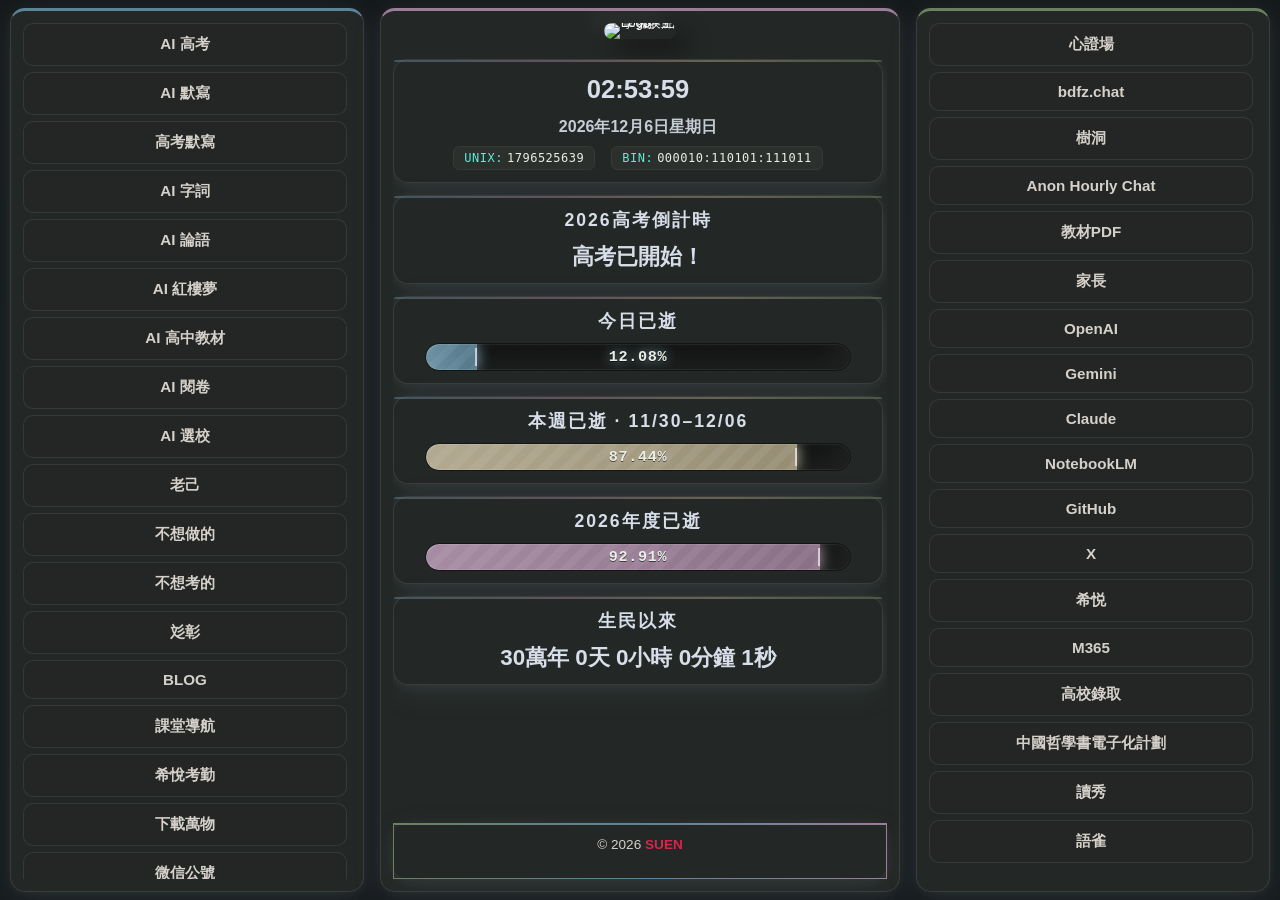
==== allinone/index.html @ d0d2d337 "fix: 左側欄height:100%約束+gap縮減，確保所有鏈接可見" ====
<!DOCTYPE html>
<html lang="zh-Hant">

<head>
    <meta charset="UTF-8">
    <meta name="viewport" content="width=device-width, initial-scale=1.0">
    <meta name="description" content="北大附中 孙玉磊">
    <meta name="robots" content="index, follow">
    <meta name="referrer" content="strict-origin-when-cross-origin">

    <!-- Open Graph Meta Tags -->
    <meta property="og:title" content="北大附中 - 孙玉磊">
    <meta property="og:description" content="北大附中 孙玉磊">
    <meta property="og:image" content="https://raw.githubusercontent.com/gptv/suen/main/images/Avatar-small.jpeg">
    <meta property="og:url" content="https://bdfz.net">
    <meta property="og:type" content="website">

    <!-- Theme Color -->
    <meta name="theme-color" content="#e9edf3" media="(prefers-color-scheme: light)">
    <meta name="theme-color" content="#1e222a" media="(prefers-color-scheme: dark)">

    <!-- Favicon / Icons -->
    <link rel="icon" href="/favicon.ico" sizes="any">
    <link rel="icon" type="image/png" sizes="32x32" href="/favicon-32x32.png">
    <link rel="icon" type="image/png" sizes="16x16" href="/favicon-16x16.png">
    <link rel="apple-touch-icon" sizes="180x180" href="/apple-touch-icon.png">
    <link rel="manifest" href="/allinone/manifest.json">

    <!-- Performance hints -->
    <link rel="preconnect" href="https://img.bdfz.net" crossorigin>
    <link rel="preconnect" href="https://raw.githubusercontent.com" crossorigin>
    <link rel="preconnect" href="https://ipwho.is" crossorigin>
    <link rel="preconnect" href="https://ipapi.co" crossorigin>
    <link rel="preconnect" href="https://get.geojs.io" crossorigin>
    <link rel="preload" href="../fonts/HuWenMingChaoTi.woff2" as="font" type="font/woff2" crossorigin>
    <script defer src="https://my.bdfz.net/site-auth.js"></script>

    <title>BDFZ-SUEN</title>

    <!-- Avoid theme flash: apply saved/system theme BEFORE first paint -->
    <script>
        (() => {
            const KEY = 'themePreference';
            let saved = null;
            try { saved = localStorage.getItem(KEY); } catch (_) { }
            const hour = new Date().getHours();
            const sys = (hour >= 18 || hour < 6) ? 'dark' : 'light';
            const theme = (saved === 'dark' || saved === 'light') ? saved : sys;

            document.documentElement.classList.toggle('dark-mode', theme === 'dark');
            document.documentElement.style.colorScheme = (theme === 'dark') ? 'dark' : 'light';
        })();
    </script>

    <style>
        /* === Font Loading === */
        @font-face {
            font-family: 'HuWenMingChaoTi';
            src: url('../fonts/HuWenMingChaoTi.woff2') format('woff2');
            font-weight: normal;
            font-style: normal;
            font-display: swap;
        }

        /* === Matrix Background === */
        #matrix-bg {
            position: fixed;
            top: 0;
            left: 0;
            width: 100%;
            height: 100%;
            z-index: -1;
            opacity: 0.15;
            pointer-events: none;
        }

        html.dark-mode #matrix-bg,
        body.dark-mode #matrix-bg {
            opacity: 0.25;
        }

        /* === THEME VARIABLES === */
        :root {
            /* Light Mode (Default) Colors */
            --primary-gradient-light: linear-gradient(135deg, #005f73, #0a9396);
            --secondary-gradient-light: linear-gradient(135deg, #94d2bd, #e9d8a6);
            --background-gradient-light: linear-gradient(135deg, #001219, #005f73);
            --text-color-light: #e9ecef;
            --dark-text-color-light: #001219;
            --countdown-item-bg-light: rgba(255, 255, 255, 0.1);
            --countdown-title-color-light: var(--dark-text-color-light);
            --countdown-display-color-light: var(--dark-text-color-light);
            --footer-link-color-light: #e9d8a6;
            --footer-link-hover-light: #94d2bd;
            --button-text-color-light: var(--text-color-light);
            --button-hover-shadow-light: 0 4px 8px rgba(0, 0, 0, 0.2);
            --progress-bar-bg-light: rgba(0, 0, 0, 0.25);
            --progress-bar-fill-light: var(--primary-gradient-light);
            --progress-bar-border-light: rgba(255, 255, 255, 0.1);
            --progress-bar-text-shadow-light: 1px 1px 3px rgba(0, 0, 0, 0.6);
            --logo-focus-shadow-light: rgba(148, 210, 189, 0.5);

            /* Surface system for coordination */
            --surface-main-light: var(--neo-bg);
            --surface-left-light: color-mix(in oklab, var(--neo-bg) 90%, #0a9396 10%);
            --surface-right-light: color-mix(in oklab, var(--neo-bg) 90%, #e9d8a6 10%);

            --surface-main: var(--surface-main-light);
            --surface-left: var(--surface-left-light);
            --surface-right: var(--surface-right-light);

            /* Dark Mode Colors */
            --primary-gradient-dark: linear-gradient(135deg, #2c3e50, #34495e);
            --secondary-gradient-dark: linear-gradient(135deg, #485a6d, #597085);
            --background-gradient-dark: linear-gradient(135deg, #0f111a, #1e2430);
            --text-color-dark: #d8dee9;
            --dark-text-color-dark: #b0b8c4;
            --countdown-item-bg-dark: rgba(44, 62, 80, 0.4);
            --countdown-title-color-dark: var(--text-color-dark);
            --countdown-display-color-dark: var(--text-color-dark);
            --footer-link-color-dark: #81a1c1;
            --footer-link-hover-dark: #8fbcbb;
            --button-text-color-dark: var(--text-color-dark);
            --button-hover-shadow-dark: 0 4px 8px rgba(0, 0, 0, 0.4);
            --progress-bar-bg-dark: rgba(255, 255, 255, 0.1);
            --progress-bar-fill-dark: linear-gradient(135deg, #5e81ac, #81a1c1);
            --progress-bar-border-dark: rgba(255, 255, 255, 0.05);
            --progress-bar-text-shadow-dark: 1px 1px 2px rgba(0, 0, 0, 0.8);
            --logo-focus-shadow-dark: rgba(94, 129, 172, 0.6);

            --primary-gradient: var(--primary-gradient-light);
            --secondary-gradient: var(--secondary-gradient-light);
            --background-gradient: var(--background-gradient-light);
            --text-color: var(--text-color-light);
            --dark-text-color: var(--dark-text-color-light);
            --countdown-item-bg: var(--countdown-item-bg-light);
            --countdown-title-color: var(--countdown-title-color-light);
            --countdown-display-color: var(--countdown-display-color-light);
            --footer-link-color: var(--footer-link-color-light);
            --footer-link-hover: var(--footer-link-hover-light);
            --button-text-color: var(--button-text-color-light);
            --button-hover-shadow: var(--button-hover-shadow-light);
            --progress-bar-bg: var(--progress-bar-bg-light);
            --progress-bar-fill: var(--progress-bar-fill-light);
            --progress-bar-border: var(--progress-bar-border-light);
            --progress-bar-text-shadow: var(--progress-bar-text-shadow-light);
            --logo-focus-shadow: var(--logo-focus-shadow-light);

            --theme-transition: background 0.3s ease, color 0.3s ease, background-color 0.3s ease, border-color 0.3s ease, box-shadow 0.3s ease;
        }

        html.dark-mode body,
        body.dark-mode {
            --primary-gradient: var(--primary-gradient-dark);
            --secondary-gradient: var(--secondary-gradient-dark);
            --background-gradient: var(--background-gradient-dark);
            --text-color: #c2cad3;
            --dark-text-color: #9aa3ad;
            --countdown-item-bg: var(--countdown-item-bg-dark);
            --countdown-title-color: var(--countdown-title-color-dark);
            --countdown-display-color: var(--countdown-display-color-dark);
            --footer-link-color: #7aa3bf;
            --footer-link-hover: #8fb9c7;
            --button-text-color: var(--button-text-color-dark);
            --button-hover-shadow: var(--button-hover-shadow-dark);
            --progress-bar-bg: var(--progress-bar-bg-dark);
            --progress-bar-fill: var(--progress-bar-fill-dark);
            --progress-bar-border: var(--progress-bar-border-dark);
            --progress-bar-text-shadow: var(--progress-bar-text-shadow-dark);
            --logo-focus-shadow: var(--logo-focus-shadow-dark);
            --surface-main: var(--neo-bg);
            --surface-left: color-mix(in oklab, var(--neo-bg) 88%, #34495e 12%);
            --surface-right: color-mix(in oklab, var(--neo-bg) 88%, #597085 12%);
        }

        /* ===== Neumorphism (新拟物) styles ===== */
        :root {
            --neo-bg: #e9edf3;
            --neo-light: rgba(255, 255, 255, 0.95);
            --neo-dark: rgba(163, 177, 198, 0.60);
        }

        html.dark-mode body,
        body.dark-mode {
            --neo-bg: #1e222a;
            --neo-light: rgba(255, 255, 255, 0.06);
            --neo-dark: rgba(0, 0, 0, 0.60);
        }

        .neo-scope {
            background: var(--neo-bg) !important;
        }

        .neo {
            background: var(--neo-bg);
            border-radius: 16px;
            box-shadow:
                12px 12px 24px var(--neo-dark),
                -12px -12px 24px var(--neo-light);
            transition: box-shadow .2s ease, transform .15s ease, background .2s ease;
        }

        .neo-gradient {
            background: linear-gradient(145deg,
                    color-mix(in oklab, var(--neo-bg) 85%, white 15%),
                    color-mix(in oklab, var(--neo-bg) 85%, black 15%));
        }

        .neo-inset {
            box-shadow:
                inset 8px 8px 16px var(--neo-dark),
                inset -8px -8px 16px var(--neo-light);
        }

        .neo-round {
            border-radius: 50%;
            padding: 10px;
        }

        .neo:hover {
            box-shadow:
                6px 6px 12px var(--neo-dark),
                -6px -6px 12px var(--neo-light);
            transform: translateY(-1px);
        }

        .neo:active {
            box-shadow:
                inset 6px 6px 12px var(--neo-dark),
                inset -6px -6px 12px var(--neo-light);
            transform: translateY(0);
        }

        .neo-track {
            background: var(--neo-bg);
            border-radius: 999px;
            box-shadow:
                inset 7px 7px 14px var(--neo-dark),
                inset -7px -7px 14px var(--neo-light);
        }

        .neo-border {
            border: 1px solid color-mix(in oklab, var(--neo-bg), #000 12%);
        }

        .link-button.neo {
            background: var(--primary-gradient);
            color: var(--button-text-color);
            box-shadow: 0 2px 5px rgba(0, 0, 0, 0.1);
        }

        .countdown-item.neo {
            background: var(--neo-bg);
        }

        .footer.neo {
            background: var(--neo-bg);
            color: var(--dark-text-color);
        }

        /* === GLOBAL & LAYOUT === */
        * {
            margin: 0;
            padding: 0;
            box-sizing: border-box;
        }

        html {
            scroll-behavior: smooth;
            height: 100%;
        }

        body {
            font-family: 'HuWenMingChaoTi', 'Noto Sans TC', 'NotoSansCJKsc', 'Helvetica Neue', Arial, sans-serif;
            background: var(--background-gradient);
            color: var(--text-color);

            height: 100vh;
            height: 100dvh;

            /* ✅ 安全区适配（iOS 刘海/底部手势条） */
            padding-top: calc(8px + env(safe-area-inset-top));
            padding-right: calc(10px + env(safe-area-inset-right));
            padding-bottom: calc(8px + env(safe-area-inset-bottom));
            padding-left: calc(10px + env(safe-area-inset-left));

            overflow: hidden;

            display: flex;
            flex-direction: column;
            align-items: center;
            transition: var(--theme-transition);
        }

        .skip-link {
            position: absolute;
            left: -9999px;
            top: 8px;
            z-index: 9999;
            padding: 10px 12px;
            border-radius: 10px;
            background: var(--neo-bg);
            color: var(--dark-text-color);
            border: 1px solid color-mix(in oklab, var(--neo-bg), #000 12%);
            box-shadow: 6px 6px 12px var(--neo-dark), -6px -6px 12px var(--neo-light);
        }

        .skip-link:focus {
            left: 12px;
            outline: none;
        }

        .container {
            /* ✅ 用 Grid 固定三栏：不会因为宽度临界而“自动换行截断” */
            width: 100%;
            max-width: 1400px;

            flex: 1 1 0;
            min-height: 0;

            display: grid;
            grid-template-columns:
                minmax(240px, 1fr) minmax(360px, 520px) minmax(240px, 1fr);
            gap: 12px;
            align-items: stretch;
        }

        /* === HEIGHT-BASED FIT === */
        @media (max-height: 900px) {
            .column {
                padding: 16px;
            }

            .container {
                gap: 16px;
            }

            .link-button {
                padding: 10px 8px;
                font-size: 0.95rem;
            }

            .countdown-item {
                padding: 12px;
            }

            .countdown-title {
                font-size: 1.1rem;
            }

            .countdown-display {
                font-size: 1.6rem;
            }

            #gaokao-countdown .countdown-display,
            #human-timer .countdown-display {
                font-size: 1.25rem;
            }

            .logo-img {
                width: 64px;
            }

            .progress-bar-container {
                height: 26px;
            }
        }

        @media (max-height: 800px) {
            .column {
                padding: 12px;
            }

            .container {
                gap: 12px;
            }

            .link-button {
                padding: 8px 8px;
                font-size: 0.9rem;
            }

            .countdown-item {
                padding: 10px;
            }

            .countdown-title {
                font-size: 1rem;
            }

            .countdown-display {
                font-size: 1.4rem;
            }

            #gaokao-countdown .countdown-display,
            #human-timer .countdown-display {
                font-size: 1.15rem;
            }

            .logo-img {
                width: 56px;
            }

            .progress-bar-container {
                height: 24px;
            }
        }

        @media (max-height: 720px) {
            .column {
                padding: 10px;
            }

            .container {
                gap: 10px;
            }

            .link-button {
                padding: 7px 6px;
                font-size: 0.85rem;
            }

            .countdown-item {
                padding: 8px;
            }

            .countdown-title {
                font-size: 0.95rem;
            }

            .countdown-display {
                font-size: 1.25rem;
            }

            #current-time-clock {
                font-size: 1.3rem;
            }

            .logo-img {
                width: 52px;
            }

            .progress-bar-container {
                height: 22px;
            }
        }

        .brand-accent {
            color: #d9244c !important;
        }

        .footer a .brand-accent {
            color: #d9244c !important;
        }

        .footer a:hover .brand-accent,
        .footer a:focus .brand-accent {
            color: #d9244c !important;
            text-decoration: underline;
        }

        /* ✅ 核心修复：三列永远锁在各自底框里，内容多了只在列内部滚动 */
        .column {
            flex: 1;
            padding: 12px;
            border-radius: 15px;
            backdrop-filter: blur(10px);
            -webkit-backdrop-filter: blur(10px);
            box-shadow: 0 4px 15px rgba(0, 0, 0, 0.15);
            transition: var(--theme-transition);
            min-width: 0;
            height: 100%;

            display: flex;
            flex-direction: column;
            overflow: hidden;
            min-height: 0;
        }

        .left-column {
            background: var(--surface-left);
            --panel-surface: var(--surface-left);
        }

        .right-column {
            background: var(--surface-right);
            --panel-surface: var(--surface-right);
        }

        /* ✅ 左右栏：滚动区，永不溢出底框 */
        .left-column,
        .right-column {
            justify-content: flex-start;
        }

        .side-scroll {
            flex: 1;
            min-height: 0;
            overflow-y: auto;
            display: flex;
            flex-direction: column;
            gap: 6px;
            padding-right: 4px;
        }

        .side-scroll .link-button {
            margin-bottom: 0;
        }

        /* scrollbar 细一点，别抢戏 */
        .side-scroll {
            scrollbar-width: thin;
            scrollbar-color: rgba(120, 120, 120, 0.35) transparent;
        }

        .side-scroll::-webkit-scrollbar {
            width: 8px;
        }

        .side-scroll::-webkit-scrollbar-thumb {
            background: rgba(120, 120, 120, 0.35);
            border-radius: 10px;
        }

        .side-scroll::-webkit-scrollbar-track {
            background: transparent;
        }

        /* === MIDDLE COLUMN === */
        .countdown-container {
            display: flex;
            flex-direction: column;
            gap: 12px;
            background: var(--surface-main);
            align-items: center;
            justify-content: flex-start;
            min-height: 0;
        }

        /* ✅ 中栏滚动区：倒计时内容滚动，footer 固定在底框内 */
        .center-scroll {
            flex: 1;
            min-height: 0;
            width: 100%;
            display: flex;
            flex-direction: column;
            gap: 12px;
            overflow-y: auto;
            padding-right: 4px;
        }

        .center-scroll {
            scrollbar-width: thin;
            scrollbar-color: rgba(120, 120, 120, 0.35) transparent;
        }

        .center-scroll::-webkit-scrollbar {
            width: 8px;
        }

        .center-scroll::-webkit-scrollbar-thumb {
            background: rgba(120, 120, 120, 0.35);
            border-radius: 10px;
        }

        .center-scroll::-webkit-scrollbar-track {
            background: transparent;
        }

        /* === LOGO THEME TOGGLE === */
        .theme-toggle-logo-button {
            order: -1;
            margin-bottom: 8px;
            padding: 0;
            border: none;
            background: none;
            cursor: pointer;
            line-height: 0;
            -webkit-tap-highlight-color: transparent;
            border-radius: 8px;
            transition: opacity 0.2s ease, transform 0.2s ease, box-shadow 0.2s ease;
            flex: 0 0 auto;
        }

        .logo-img {
            display: block;
            width: 72px;
            height: auto;
            border-radius: 8px;
        }

        .theme-toggle-logo-button:hover .logo-img {
            opacity: 0.85;
            transform: scale(1.05);
        }

        .theme-toggle-logo-button:focus {
            outline: none;
            box-shadow: 0 0 0 3px var(--logo-focus-shadow);
        }

        .theme-toggle-logo-button:focus .logo-img {
            opacity: 0.85;
            transform: scale(1.05);
        }

        /* === COUNTDOWN ITEMS === */
        .countdown-item {
            background-color: var(--countdown-item-bg);
            border-radius: 15px;
            padding: 12px;
            text-align: center;
            width: 100%;
            transition: var(--theme-transition);
        }

        .countdown-title {
            font-size: 1.1rem;
            font-weight: 800;
            margin-bottom: 10px;
            letter-spacing: 2px;
            color: var(--countdown-title-color);
            transition: var(--theme-transition);
        }

        .countdown-display {
            font-size: 1.6rem;
            font-weight: 800;
            color: var(--countdown-display-color);
            transition: var(--theme-transition);
            word-wrap: break-word;
            line-height: 1.3;
        }

        #gaokao-countdown .countdown-display,
        #human-timer .countdown-display {
            font-size: 1.4rem;
        }

        #current-time .countdown-display span {
            display: block;
            line-height: 1.4;
            color: var(--countdown-display-color);
            transition: var(--theme-transition);
        }

        #current-time .countdown-display span:not(:last-child) {
            margin-bottom: 5px;
        }

        #current-time-clock {
            font-size: 1.6rem;
            font-weight: 900;
            margin-bottom: 8px !important;
        }

        #current-date-gregorian {
            font-size: 1rem;
            opacity: 0.9;
        }

        /* === Unix & Binary Clock === */
        .geek-time-row {
            display: flex;
            justify-content: center;
            gap: 16px;
            margin-top: 8px;
            flex-wrap: wrap;
        }

        .geek-time-item {
            font-family: ui-monospace, SFMono-Regular, Menlo, Monaco, Consolas, monospace;
            font-size: 0.75rem;
            padding: 4px 10px;
            border-radius: 6px;
            background: color-mix(in oklab, var(--neo-bg) 85%, #000 15%);
            color: var(--dark-text-color);
            letter-spacing: 0.5px;
            white-space: nowrap;
            border: 1px solid color-mix(in oklab, var(--neo-bg), #000 12%);
        }

        html.dark-mode .geek-time-item,
        body.dark-mode .geek-time-item {
            background: color-mix(in oklab, var(--neo-bg) 80%, #fff 5%);
            color: var(--text-color);
            border-color: color-mix(in oklab, var(--neo-bg), #fff 10%);
        }

        .geek-time-item .label {
            color: #00d084;
            margin-right: 4px;
        }

        html.dark-mode .geek-time-item .label,
        body.dark-mode .geek-time-item .label {
            color: #5eead4;
        }

        /* === PROGRESS BARS (GEEK/HUD) === */
        .progress-item .countdown-display {
            display: none;
        }

        .progress-day {
            --hud-accent: #00d084;
        }

        .progress-week {
            --hud-accent: #ffb020;
        }

        .progress-year {
            --hud-accent: #9a7dff;
        }

        .progress-bar-container {
            width: 92%;
            height: 28px;
            margin: 6px auto 0;
            position: relative;
            overflow: hidden;
            border-radius: 999px;

            background:
                linear-gradient(180deg,
                    color-mix(in oklab, var(--neo-bg) 78%, #000 22%),
                    color-mix(in oklab, var(--neo-bg) 70%, #000 30%));

            border: 1px solid color-mix(in oklab, var(--neo-bg), #000 28%);
            box-shadow:
                inset 0 0 0 1px rgba(255, 255, 255, 0.06),
                inset 10px 10px 22px rgba(0, 0, 0, 0.18),
                inset -10px -10px 22px rgba(255, 255, 255, 0.06);

            transition: var(--theme-transition);
        }

        .progress-bar-container::before {
            content: '';
            position: absolute;
            inset: 0;
            background:
                repeating-linear-gradient(to right,
                    rgba(255, 255, 255, 0.20) 0,
                    rgba(255, 255, 255, 0.20) 1px,
                    rgba(255, 255, 255, 0.00) 1px,
                    rgba(255, 255, 255, 0.00) 12px);
            opacity: 0.18;
            pointer-events: none;
            mix-blend-mode: overlay;
        }

        .progress-bar-container::after {
            content: '';
            position: absolute;
            inset: 0;
            background: linear-gradient(90deg,
                    rgba(255, 255, 255, 0.00) 0%,
                    rgba(255, 255, 255, 0.14) 35%,
                    rgba(255, 255, 255, 0.00) 70%);
            transform: translateX(-70%);
            animation: hudScan 3.4s ease-in-out infinite;
            opacity: 0.35;
            pointer-events: none;
            mix-blend-mode: soft-light;
        }

        @keyframes hudScan {
            0% {
                transform: translateX(-70%);
            }

            55% {
                transform: translateX(10%);
            }

            100% {
                transform: translateX(85%);
            }
        }

        .progress-bar-fill {
            height: 100%;
            width: 0%;
            position: relative;
            overflow: hidden;
            border-radius: 999px 6px 6px 999px;

            background: linear-gradient(90deg,
                    color-mix(in oklab, var(--hud-accent) 88%, #fff 12%),
                    color-mix(in oklab, var(--hud-accent) 92%, #000 8%));

            box-shadow:
                inset 0 0 0 1px rgba(255, 255, 255, 0.10),
                0 0 14px color-mix(in oklab, var(--hud-accent), #fff 25%);

            transition: width 0.5s ease-out, var(--theme-transition);
        }

        .progress-bar-fill::after {
            content: '';
            position: absolute;
            inset: 0;
            background:
                repeating-linear-gradient(135deg,
                    rgba(255, 255, 255, 0.18) 0,
                    rgba(255, 255, 255, 0.18) 8px,
                    rgba(255, 255, 255, 0.00) 8px,
                    rgba(255, 255, 255, 0.00) 16px);
            opacity: 0.35;
            transform: translateX(0);
            animation: hudStripes 1.8s linear infinite;
            pointer-events: none;
            mix-blend-mode: overlay;
        }

        @keyframes hudStripes {
            0% {
                transform: translateX(-18px);
            }

            100% {
                transform: translateX(18px);
            }
        }

        .progress-bar-fill::before {
            content: '';
            position: absolute;
            right: 0;
            top: 4px;
            bottom: 4px;
            width: 2px;
            background: rgba(255, 255, 255, 0.70);
            box-shadow: 0 0 10px rgba(255, 255, 255, 0.35);
            opacity: 0.9;
            pointer-events: none;
        }

        @media (prefers-reduced-motion: reduce) {
            .progress-bar-fill {
                transition: none;
            }

            .progress-bar-container::after {
                animation: none;
            }

            .progress-bar-fill::after {
                animation: none;
            }
        }

        .progress-bar-text {
            position: absolute;
            top: 50%;
            left: 50%;
            transform: translate(-50%, -50%);
            font-family: ui-monospace, SFMono-Regular, Menlo, Monaco, Consolas, "Liberation Mono", "Courier New", monospace;
            font-size: 0.95rem;
            font-weight: 800;
            letter-spacing: 0.6px;
            white-space: nowrap;
            user-select: none;
            padding: 0;
            border-radius: 0;
            background: transparent;

            color: color-mix(in oklab, var(--dark-text-color) 90%, #000 10%);
            text-shadow:
                0 1px 0 rgba(0, 0, 0, 0.25),
                0 0 12px color-mix(in oklab, var(--hud-accent), #fff 35%);

            transition: var(--theme-transition);
        }

        html.dark-mode .progress-bar-text,
        body.dark-mode .progress-bar-text {
            color: color-mix(in oklab, var(--text-color) 92%, #fff 8%);
            text-shadow:
                0 1px 0 rgba(0, 0, 0, 0.55),
                0 0 12px color-mix(in oklab, var(--hud-accent), #fff 28%);
        }

        .progress-bar-fill.is-ending {
            background: #d9244c !important;
            box-shadow:
                inset 0 0 0 1px rgba(255, 255, 255, 0.12),
                0 0 18px rgba(217, 36, 76, 0.38);
        }

        .progress-bar-container.is-ending {
            border-color: rgba(217, 36, 76, 0.55);
            animation: endPulse 1.35s ease-in-out infinite;
        }

        .progress-bar-text.is-ending {
            color: #ffffff;
            text-shadow:
                0 1px 0 rgba(0, 0, 0, 0.55),
                0 0 14px rgba(217, 36, 76, 0.55);
        }

        @keyframes endPulse {

            0%,
            100% {
                box-shadow:
                    inset 0 0 0 1px rgba(255, 255, 255, 0.06),
                    inset 10px 10px 22px rgba(0, 0, 0, 0.18),
                    inset -10px -10px 22px rgba(255, 255, 255, 0.06);
            }

            55% {
                box-shadow:
                    inset 0 0 0 1px rgba(255, 255, 255, 0.06),
                    inset 10px 10px 22px rgba(0, 0, 0, 0.18),
                    inset -10px -10px 22px rgba(255, 255, 255, 0.06),
                    0 0 0 6px rgba(217, 36, 76, 0.18);
            }
        }

        @media (prefers-reduced-motion: reduce) {
            .progress-bar-container.is-ending {
                animation: none;
            }
        }

        /* === LINK BUTTONS === */
        .link-button {
            background: var(--primary-gradient);
            border-radius: 10px;
            text-align: center;
            padding: 10px 8px;
            color: var(--button-text-color);
            text-decoration: none;
            font-weight: 800;
            transition: background 0.3s ease, color 0.3s ease, transform 0.2s ease, box-shadow 0.2s ease;
            display: block;
            border: none;
            cursor: pointer;
            box-shadow: 0 2px 5px rgba(0, 0, 0, 0.1);
        }

        .link-button:hover,
        .link-button:focus {
            background: var(--secondary-gradient);
            transform: translateY(-2px);
            box-shadow: var(--button-hover-shadow);
            outline: none;
        }

        .link-button:focus-visible {
            outline: 2px solid var(--footer-link-hover);
            outline-offset: 2px;
        }

        .side-link {
            background: color-mix(in oklab, var(--panel-surface) 92%, white 8%);
            color: var(--dark-text-color);
            box-shadow: none;
            border: 1px solid color-mix(in oklab, var(--panel-surface), #000 12%);
        }

        .side-link:hover,
        .side-link:focus {
            background: linear-gradient(145deg,
                    color-mix(in oklab, var(--panel-surface) 80%, white 20%),
                    color-mix(in oklab, var(--panel-surface) 88%, black 12%));
            box-shadow: inset 1px 1px 2px rgba(0, 0, 0, 0.05), inset -1px -1px 2px rgba(255, 255, 255, 0.35);
        }

        html.dark-mode .side-link,
        body.dark-mode .side-link {
            color: var(--text-color);
            border-color: color-mix(in oklab, var(--panel-surface), #fff 12%);
        }

        .left-column .side-link,
        .right-column .side-link {
            background:
                linear-gradient(0deg, rgba(255, 255, 255, 0.35), rgba(255, 255, 255, 0) 12%),
                linear-gradient(180deg, rgba(0, 0, 0, 0.04), rgba(0, 0, 0, 0) 14%),
                color-mix(in oklab, var(--panel-surface) 92%, white 8%);
            box-shadow: none;
            border-color: color-mix(in oklab, var(--panel-surface), #000 12%);
        }

        html.dark-mode .left-column .side-link,
        html.dark-mode .right-column .side-link,
        body.dark-mode .left-column .side-link,
        body.dark-mode .right-column .side-link {
            background:
                linear-gradient(0deg, rgba(255, 255, 255, 0.08), rgba(255, 255, 255, 0) 12%),
                linear-gradient(180deg, rgba(0, 0, 0, 0.12), rgba(0, 0, 0, 0) 16%),
                color-mix(in oklab, var(--panel-surface) 85%, black 15%);
            box-shadow: none;
            border-color: color-mix(in oklab, var(--panel-surface), #fff 10%);
        }

        /* === FOOTER === */
        .footer {
            background-color: var(--countdown-item-bg);
            border-radius: 15px;
            padding: 12px;
            text-align: center;
            width: 100%;
            font-size: 0.85rem;
            color: var(--text-color);
            transition: var(--theme-transition);
            flex: 0 0 auto;
        }

        .footer p {
            margin: 0;
        }

        #footer-copyright,
        #footer-ip-city {
            margin-bottom: 1em;
        }

        .footer a {
            color: var(--footer-link-color);
            text-decoration: none;
            transition: color 0.3s ease;
            font-weight: 900;
        }

        .footer a:hover,
        .footer a:focus {
            color: var(--footer-link-hover);
            outline: none;
            text-decoration: underline;
        }

        /* === IP Info Clickable === */
        .ip-info-clickable {
            cursor: pointer;
            transition: opacity 0.2s ease, transform 0.2s ease;
            border-radius: 6px;
            padding: 4px 8px;
            margin: -4px -8px;
        }

        .ip-info-clickable:hover {
            opacity: 0.8;
            background: color-mix(in oklab, var(--neo-bg) 90%, #000 10%);
        }

        html.dark-mode .ip-info-clickable:hover,
        body.dark-mode .ip-info-clickable:hover {
            background: color-mix(in oklab, var(--neo-bg) 85%, #fff 5%);
        }

        /* === JSON Modal === */
        .json-modal-overlay {
            position: fixed;
            top: 0;
            left: 0;
            width: 100%;
            height: 100%;
            background: rgba(0, 0, 0, 0.6);
            backdrop-filter: blur(4px);
            -webkit-backdrop-filter: blur(4px);
            z-index: 9999;
            display: flex;
            align-items: center;
            justify-content: center;
            opacity: 0;
            visibility: hidden;
            transition: opacity 0.25s ease, visibility 0.25s ease;
        }

        .json-modal-overlay.active {
            opacity: 1;
            visibility: visible;
        }

        .json-modal {
            background: var(--neo-bg);
            border-radius: 16px;
            padding: 20px;
            max-width: 90%;
            max-height: 80%;
            overflow: auto;
            box-shadow:
                12px 12px 24px var(--neo-dark),
                -12px -12px 24px var(--neo-light);
            transform: scale(0.9);
            transition: transform 0.25s ease;
        }

        .json-modal-overlay.active .json-modal {
            transform: scale(1);
        }

        .json-modal-header {
            display: flex;
            justify-content: space-between;
            align-items: center;
            margin-bottom: 12px;
            padding-bottom: 12px;
            border-bottom: 1px solid color-mix(in oklab, var(--neo-bg), #000 15%);
        }

        .json-modal-title {
            font-weight: 800;
            font-size: 1rem;
            color: var(--dark-text-color);
            font-family: ui-monospace, SFMono-Regular, Menlo, Monaco, Consolas, monospace;
        }

        html.dark-mode .json-modal-title,
        body.dark-mode .json-modal-title {
            color: var(--text-color);
        }

        .json-modal-close {
            background: none;
            border: none;
            font-size: 1.5rem;
            cursor: pointer;
            color: var(--dark-text-color);
            padding: 4px 8px;
            border-radius: 8px;
            transition: background 0.2s ease;
        }

        html.dark-mode .json-modal-close,
        body.dark-mode .json-modal-close {
            color: var(--text-color);
        }

        .json-modal-close:hover {
            background: color-mix(in oklab, var(--neo-bg) 85%, #000 15%);
        }

        .json-modal-content {
            font-family: ui-monospace, SFMono-Regular, Menlo, Monaco, Consolas, monospace;
            font-size: 0.85rem;
            line-height: 1.6;
            white-space: pre-wrap;
            word-break: break-all;
            color: var(--dark-text-color);
            background: color-mix(in oklab, var(--neo-bg) 92%, #000 8%);
            padding: 16px;
            border-radius: 10px;
        }

        html.dark-mode .json-modal-content,
        body.dark-mode .json-modal-content {
            color: var(--text-color);
            background: color-mix(in oklab, var(--neo-bg) 85%, #000 15%);
        }

        .json-key {
            color: #9a7dff;
        }

        .json-string {
            color: #00d084;
        }

        .json-number {
            color: #ffb020;
        }

        .json-boolean {
            color: #ff6b6b;
        }

        .json-null {
            color: #888;
        }

        /* === RESPONSIVE DESIGN === */
        @media (max-width: 1000px) {
            body {
                padding-top: calc(15px + env(safe-area-inset-top));
                padding-right: calc(15px + env(safe-area-inset-right));
                padding-bottom: calc(15px + env(safe-area-inset-bottom));
                padding-left: calc(15px + env(safe-area-inset-left));

                height: auto;
                min-height: 100vh;
                min-height: 100svh;
                min-height: 100dvh;

                overflow-y: auto;
            }

            .container {
                grid-template-columns: 1fr;
                height: auto;
                gap: 12px;
            }

            .column {
                width: 100%;
                margin-bottom: 20px;
                max-width: none;
                height: auto;
                overflow: visible;
            }

            .column:last-child {
                margin-bottom: 0;
            }

            .side-scroll {
                overflow: visible;
                padding-right: 0;
            }

            .center-scroll {
                overflow: visible;
                padding-right: 0;
            }
        }

        @media (max-width: 480px) {
            body {
                padding-top: calc(10px + env(safe-area-inset-top));
                padding-right: calc(10px + env(safe-area-inset-right));
                padding-bottom: calc(10px + env(safe-area-inset-bottom));
                padding-left: calc(10px + env(safe-area-inset-left));

                height: auto;
                min-height: 100vh;
                min-height: 100svh;
                min-height: 100dvh;

                overflow-y: auto;
            }

            .container {
                grid-template-columns: 1fr;
                height: auto;
                gap: 10px;
            }

            .column {
                padding: 12px;
                margin-bottom: 12px;
                height: auto;
                overflow: visible;
            }

            .link-button {
                padding: 14px 12px;
                font-size: 1rem;
                border-radius: 12px;
            }

            .theme-toggle-logo-button {
                margin-bottom: 10px;
            }

            .logo-img {
                width: 56px;
            }

            .countdown-item {
                padding: 10px;
            }

            .countdown-title {
                font-size: 1rem;
            }

            .countdown-display {
                font-size: 1.3rem;
            }

            #gaokao-countdown .countdown-display,
            #human-timer .countdown-display {
                font-size: 1.15rem;
                line-height: 1.25;
            }

            #current-time-clock {
                font-size: 1.35rem;
            }

            #current-date-gregorian {
                font-size: 0.95rem;
            }

            .progress-bar-container {
                height: 22px;
                width: 92%;
            }

            .progress-bar-text {
                font-size: 0.8rem;
            }

            .footer {
                font-size: 0.85rem;
                padding: 12px 10px;
            }
        }

        /* ========== GEEK FEATURES CSS ========== */

        /* === Glitch Effect === */
        .glitch-text {
            position: relative;
            display: inline-block;
        }

        .glitch-text::before,
        .glitch-text::after {
            content: attr(data-text);
            position: absolute;
            top: 0;
            left: 0;
            width: 100%;
            height: 100%;
            opacity: 0;
        }

        .glitch-text::before {
            color: #ff0080;
            z-index: -1;
        }

        .glitch-text::after {
            color: #00ffff;
            z-index: -2;
        }

        .glitch-text.glitching::before {
            animation: glitch1 0.3s ease-in-out;
        }

        .glitch-text.glitching::after {
            animation: glitch2 0.3s ease-in-out;
        }

        @keyframes glitch1 {

            0%,
            100% {
                opacity: 0;
                transform: translate(0);
            }

            20% {
                opacity: 0.8;
                transform: translate(-3px, 2px);
                clip-path: inset(20% 0 40% 0);
            }

            40% {
                opacity: 0.8;
                transform: translate(3px, -2px);
                clip-path: inset(60% 0 10% 0);
            }

            60% {
                opacity: 0.8;
                transform: translate(-2px, 1px);
                clip-path: inset(10% 0 70% 0);
            }

            80% {
                opacity: 0.8;
                transform: translate(2px, -1px);
                clip-path: inset(50% 0 20% 0);
            }
        }

        @keyframes glitch2 {

            0%,
            100% {
                opacity: 0;
                transform: translate(0);
            }

            20% {
                opacity: 0.8;
                transform: translate(3px, -2px);
                clip-path: inset(40% 0 20% 0);
            }

            40% {
                opacity: 0.8;
                transform: translate(-3px, 2px);
                clip-path: inset(10% 0 60% 0);
            }

            60% {
                opacity: 0.8;
                transform: translate(2px, -1px);
                clip-path: inset(70% 0 10% 0);
            }

            80% {
                opacity: 0.8;
                transform: translate(-2px, 1px);
                clip-path: inset(20% 0 50% 0);
            }
        }

        /* === Typewriter Effect === */
        .typewriter {
            overflow: hidden;
            border-right: 2px solid var(--dark-text-color);
            white-space: nowrap;
            animation: typing 2s steps(20, end), blink-caret 0.75s step-end infinite;
        }

        @keyframes typing {
            from {
                width: 0;
            }

            to {
                width: 100%;
            }
        }

        @keyframes blink-caret {

            from,
            to {
                border-color: transparent;
            }

            50% {
                border-color: var(--dark-text-color);
            }
        }

        .typewriter.done {
            border-right: none;
            animation: none;
            width: 100%;
        }

        /* === Odometer Numbers === */
        .odometer-wrapper {
            display: inline-flex;
            overflow: hidden;
            height: 1.3em;
            vertical-align: bottom;
        }

        .odometer-digit {
            display: inline-block;
            transition: transform 0.4s cubic-bezier(0.4, 0, 0.2, 1);
        }

        .odometer-digit-inner {
            display: flex;
            flex-direction: column;
        }

        .odometer-digit-inner span {
            height: 1.3em;
            line-height: 1.3em;
        }



        /* === Drag and Drop === */
        .link-button.dragging {
            opacity: 0.5;
            transform: scale(0.95);
        }

        .link-button.drag-over {
            border: 2px dashed #00d084;
            background: color-mix(in oklab, var(--panel-surface) 85%, #00d084 15%);
        }

        /* === Link Preview Card === */
        .link-preview-card {
            position: fixed;
            z-index: 9998;
            padding: 10px 14px;
            background: var(--neo-bg);
            border-radius: 10px;
            box-shadow:
                8px 8px 16px var(--neo-dark),
                -8px -8px 16px var(--neo-light);
            display: flex;
            align-items: center;
            gap: 10px;
            max-width: 280px;
            pointer-events: none;
            opacity: 0;
            transform: translateY(8px);
            transition: opacity 0.2s ease, transform 0.2s ease;
        }

        .link-preview-card.visible {
            opacity: 1;
            transform: translateY(0);
        }

        .link-preview-favicon {
            width: 24px;
            height: 24px;
            border-radius: 4px;
            flex-shrink: 0;
        }

        .link-preview-info {
            display: flex;
            flex-direction: column;
            gap: 2px;
            overflow: hidden;
        }

        .link-preview-title {
            font-size: 0.85rem;
            font-weight: 700;
            color: var(--dark-text-color);
            white-space: nowrap;
            overflow: hidden;
            text-overflow: ellipsis;
        }

        .link-preview-url {
            font-size: 0.7rem;
            color: #888;
            white-space: nowrap;
            overflow: hidden;
            text-overflow: ellipsis;
        }

        html.dark-mode .link-preview-title,
        body.dark-mode .link-preview-title {
            color: var(--text-color);
        }


        @media (prefers-reduced-motion: reduce) {

            .glitch-text::before,
            .glitch-text::after {
                animation: none !important;
            }

            .typewriter {
                animation: none;
                width: 100%;
                border-right: none;
            }

            .odometer-digit {
                transition: none;
            }
        }

        /* === Claude Monet Impressionist Visual Refresh === */
        :root {
            --primary-gradient-light: linear-gradient(135deg, #617d7b, #789594, #b8cca7);
            --secondary-gradient-light: linear-gradient(135deg, #b8cca7, #e8ede5);
            --background-gradient-light:
                linear-gradient(rgba(251, 250, 245, 0.84), rgba(251, 250, 245, 0.92)),
                url('background-mx.jpg');
            --text-color-light: #5d5551;
            --dark-text-color-light: #5d5551;
            --footer-link-color-light: #789594;
            --footer-link-hover-light: #617d7b;
            --button-text-color-light: #ffffff;
            --neo-bg: #fbfaf5;
            --neo-light: rgba(255, 255, 255, 0.78);
            --neo-dark: rgba(93, 85, 81, 0.14);
            --surface-main-light: rgba(255, 255, 255, 0.68);
            --surface-left-light: rgba(255, 255, 255, 0.58);
            --surface-right-light: rgba(255, 255, 255, 0.58);
            --monet-lily: #c5a3c2;
            --monet-water: #7ea8be;
            --monet-sky: #d4c9a8;
            --monet-leaf: #8da67e;
        }

        html.dark-mode body,
        body.dark-mode {
            --primary-gradient: linear-gradient(135deg, #617d7b, #789594, #b8cca7);
            --secondary-gradient: linear-gradient(135deg, #b8cca7, #e8ede5);
            --background-gradient:
                linear-gradient(rgba(24, 29, 31, 0.72), rgba(24, 29, 31, 0.82)),
                url('background-mx.jpg');
            --text-color: #e8ede5;
            --dark-text-color: #d6d0ca;
            --footer-link-color: #b8cca7;
            --footer-link-hover: #e8ede5;
            --button-text-color: #ffffff;
            --neo-bg: #232725;
            --neo-light: rgba(255, 255, 255, 0.07);
            --neo-dark: rgba(0, 0, 0, 0.46);
            --surface-main: rgba(35, 39, 37, 0.78);
            --surface-left: rgba(35, 39, 37, 0.7);
            --surface-right: rgba(35, 39, 37, 0.7);
            --monet-lily: #9b7d98;
            --monet-water: #5c8498;
            --monet-sky: #a89e82;
            --monet-leaf: #6b8060;
        }

        body {
            background: var(--background-gradient);
            background-size: cover;
            background-position: center;
            background-attachment: fixed;
        }

        #matrix-bg,
        html.dark-mode #matrix-bg,
        body.dark-mode #matrix-bg {
            opacity: 0;
        }

        /* Monet: soft watercolor borders & dreamy shadows */
        .column,
        .countdown-item,
        .footer,
        .link-preview-card {
            border: 1px solid rgba(150, 137, 126, 0.22);
            box-shadow:
                0 8px 32px rgba(126, 168, 190, 0.10),
                0 2px 12px rgba(197, 163, 194, 0.08);
        }

        /* Monet: painterly column tops — soft color washes */
        .left-column {
            border-top: 3px solid var(--monet-water);
        }
        .countdown-container {
            border-top: 3px solid var(--monet-lily);
        }
        .right-column {
            border-top: 3px solid var(--monet-leaf);
        }

        /* Monet: impressionist hover glow on columns */
        .column:hover {
            box-shadow:
                0 12px 40px rgba(126, 168, 190, 0.16),
                0 4px 16px rgba(197, 163, 194, 0.12);
        }

        .link-button {
            background: #789594;
            color: #ffffff;
        }

        .link-button:hover,
        .link-button:focus,
        .side-link:hover,
        .side-link:focus {
            background: #617d7b;
            color: #ffffff;
        }

        .side-link {
            background: rgba(255, 255, 255, 0.72);
            color: var(--dark-text-color);
        }

        /* Monet: countdown items with soft watercolor accents */
        .countdown-item {
            position: relative;
        }
        .countdown-item::before {
            content: '';
            position: absolute;
            top: 0;
            left: 0;
            right: 0;
            height: 2px;
            background: linear-gradient(90deg,
                var(--monet-water),
                var(--monet-lily),
                var(--monet-sky),
                var(--monet-leaf));
            border-radius: 15px 15px 0 0;
            opacity: 0.5;
        }

        /* Monet: dreamy footer accent */
        .footer {
            border-top: 2px solid transparent;
            border-image: linear-gradient(90deg,
                var(--monet-leaf),
                var(--monet-water),
                var(--monet-lily)) 1;
            border-image-slice: 1;
        }

        /* Monet: logo soft glow */
        .theme-toggle-logo-button:hover .logo-img {
            box-shadow: 0 0 20px rgba(197, 163, 194, 0.35),
                        0 0 40px rgba(126, 168, 190, 0.15);
        }

        /* Monet: progress bars with impressionist palette */
        .progress-day { --hud-accent: var(--monet-water); }
        .progress-week { --hud-accent: var(--monet-sky); }
        .progress-year { --hud-accent: var(--monet-lily); }

        @media (max-width: 768px) {
            body {
                background-attachment: scroll;
            }
        }
    </style>
</head>

<body>
    <!-- Matrix Background Canvas -->
    <canvas id="matrix-bg" aria-hidden="true"></canvas>
    <a class="skip-link" href="#main">跳到主內容</a>

    <div class="container" id="main">

        <!-- Left Column (Links) -->
        <nav class="column left-column neo-scope" aria-label="左側導航">
            <div class="side-scroll" id="left-link-list" aria-label="左側鏈接列表"></div>
        </nav>

        <!-- Middle Countdown Column -->
        <main class="column countdown-container neo-scope" aria-label="時間與倒計時">
            <button id="theme-toggle-logo-button" class="theme-toggle-logo-button neo neo-round" aria-label="點擊切換色系"
                type="button">
                <img src="https://img.bdfz.net/20250503003.webp" alt="Logo - 點擊切換主題" class="logo-img" loading="lazy">
            </button>

            <!-- ✅ 滚动内容区（倒计时/进度条都在这里滚动） -->
            <div class="center-scroll" aria-label="時間面板內容">
                <section id="current-time" class="countdown-item neo neo-gradient" aria-label="當前時間">
                    <div class="countdown-display">
                        <span id="current-time-clock">--:--:--</span>
                        <span id="current-date-gregorian">----年--月--日 ---</span>
                    </div>
                    <div class="geek-time-row">
                        <span class="geek-time-item" id="unix-timestamp" title="Unix Timestamp">
                            <span class="label">UNIX:</span><span id="unix-value">0000000000</span>
                        </span>
                        <span class="geek-time-item" id="binary-clock" title="Binary Clock (HH:MM:SS)">
                            <span class="label">BIN:</span><span id="binary-value">000000:000000:000000</span>
                        </span>
                    </div>
                </section>

                <section id="gaokao-countdown" class="countdown-item neo neo-gradient" aria-label="2026高考倒計時">
                    <h2 class="countdown-title">2026高考倒計時</h2>
                    <div class="countdown-display" aria-live="polite">計算中...</div>
                </section>

                <section id="day-progress" class="countdown-item progress-item neo neo-gradient progress-day"
                    aria-label="今日進度">
                    <h2 class="countdown-title" id="day-progress-title">今日已逝</h2>
                    <div class="progress-bar-container neo-track" role="progressbar" aria-label="今日已逝進度"
                        aria-valuemin="0" aria-valuemax="100" aria-valuenow="0">
                        <div class="progress-bar-fill" id="day-progress-fill"></div>
                        <span class="progress-bar-text" id="day-progress-text">0.00%</span>
                    </div>
                </section>

                <section id="week-progress" class="countdown-item progress-item neo neo-gradient progress-week"
                    aria-label="本週進度">
                    <h2 class="countdown-title" id="week-progress-title">本週已逝</h2>
                    <div class="progress-bar-container neo-track" role="progressbar" aria-label="本週已逝進度"
                        aria-valuemin="0" aria-valuemax="100" aria-valuenow="0">
                        <div class="progress-bar-fill" id="week-progress-fill"></div>
                        <span class="progress-bar-text" id="week-progress-text">0.00%</span>
                    </div>
                </section>

                <section id="year-progress" class="countdown-item progress-item neo neo-gradient progress-year"
                    aria-label="年度進度">
                    <h2 class="countdown-title" id="year-progress-title">年度已逝</h2>
                    <div class="progress-bar-container neo-track" role="progressbar" aria-label="年度已逝進度"
                        aria-valuemin="0" aria-valuemax="100" aria-valuenow="0">
                        <div class="progress-bar-fill" id="year-progress-fill"></div>
                        <span class="progress-bar-text" id="year-progress-text">0.00%</span>
                    </div>
                </section>

                <section id="human-timer" class="countdown-item neo neo-gradient" aria-label="生民以來">
                    <h2 class="countdown-title">生民以來</h2>
                    <div class="countdown-display" id="humanTime" aria-live="polite">計算中...</div>
                </section>
            </div>

            <!-- ✅ Footer 固定在中栏底部（永远不溢出底框） -->
            <footer class="footer neo neo-gradient" id="site-footer" aria-live="polite">
                <p id="footer-copyright">© 2026 <a
                        href="https://signal.me/#eu/iHIf8I5xEy7Rf14je_bFWgCInCewjlbiTH_FcxHq-CATrKyfihdBwIUD-QBlDS0G"
                        target="_blank" rel="noopener noreferrer"><span class="brand-accent">SUEN</span></a></p>
                <div class="ip-info-clickable" id="ip-info-area" title="點擊查看完整 JSON">
                    <p id="footer-ip-city"></p>
                    <p id="footer-org-country"></p>
                </div>


            </footer>

            <!-- JSON Modal -->
            <div class="json-modal-overlay" id="json-modal-overlay">
                <div class="json-modal">
                    <div class="json-modal-header">
                        <span class="json-modal-title">$ cat visitor.json</span>
                        <button class="json-modal-close" id="json-modal-close" aria-label="關閉">×</button>
                    </div>
                    <pre class="json-modal-content" id="json-modal-content"></pre>
                </div>
            </div>
        </main>

        <!-- Right Column (Links) -->
        <nav class="column right-column neo-scope" aria-label="右側導航">
            <div class="side-scroll" id="right-link-list" aria-label="右側鏈接列表"></div>
        </nav>
    </div>

    <noscript>
        <div style="margin-top:12px;padding:12px;border-radius:12px;background:#fff;color:#000;max-width:960px;">
            本頁需要啟用 JavaScript 以顯示倒計時與進度條。
        </div>
    </noscript>

    <!-- Link Preview Card -->
    <div class="link-preview-card" id="link-preview-card">
        <img class="link-preview-favicon" id="link-preview-favicon" src="" alt="">
        <div class="link-preview-info">
            <span class="link-preview-title" id="link-preview-title"></span>
            <span class="link-preview-url" id="link-preview-url"></span>
        </div>
    </div>

    <script>
        // === PWA Service Worker Registration ===
        if ('serviceWorker' in navigator) {
            window.addEventListener('load', () => {
                navigator.serviceWorker.register('/allinone/sw.js')
                    .then(reg => console.log('[SW] Registered:', reg.scope))
                    .catch(err => console.log('[SW] Registration failed:', err));
            });
        }

        // === Console ASCII Art Easter Egg ===
        console.log(`
%c  ██████╗ ██████╗ ███████╗███████╗
%c  ██╔══██╗██╔══██╗██╔════╝╚══███╔╝
%c  ██████╔╝██║  ██║█████╗    ███╔╝ 
%c  ██╔══██╗██║  ██║██╔══╝   ███╔╝  
%c  ██████╔╝██████╔╝██║     ███████╗
%c  ╚═════╝ ╚═════╝ ╚═╝     ╚══════╝
%c
%c  ┌─────────────────────────────────────┐
%c  │  👋 Welcome, fellow developer!      │
%c  │  🔧 Built with vanilla HTML/CSS/JS  │
%c  │  🌙 Try clicking the logo!          │
%c  │  📡 IP info is clickable too~       │
%c  └─────────────────────────────────────┘
%c
%c  > console.log("Hello, World!");
`,
            'color: #00d084; font-weight: bold;',
            'color: #00c078; font-weight: bold;',
            'color: #00b06c; font-weight: bold;',
            'color: #00a060; font-weight: bold;',
            'color: #009054; font-weight: bold;',
            'color: #008048; font-weight: bold;',
            'color: inherit;',
            'color: #9a7dff;',
            'color: #9a7dff;',
            'color: #9a7dff;',
            'color: #9a7dff;',
            'color: #9a7dff;',
            'color: #9a7dff;',
            'color: inherit;',
            'color: #ffb020; font-style: italic;'
        );

        // === Matrix Rain Background ===
        (function initMatrix() {
            const canvas = document.getElementById('matrix-bg');
            if (!canvas) return;
            const ctx = canvas.getContext('2d');

            function resize() {
                canvas.width = window.innerWidth;
                canvas.height = window.innerHeight;
            }
            resize();
            window.addEventListener('resize', resize);

            const chars = 'ｱｲｳｴｵｶｷｸｹｺｻｼｽｾｿﾀﾁﾂﾃﾄﾅﾆﾇﾈﾉﾊﾋﾌﾍﾎﾏﾐﾑﾒﾓﾔﾕﾖﾗﾘﾙﾚﾛﾜﾝ0123456789ABCDEF<>{}[]|\\/:;';
            const fontSize = 14;
            let columns = Math.floor(canvas.width / fontSize);
            let drops = Array(columns).fill(1);
            let frameCount = 0;
            const frameSkip = 3; // Only update every 3rd frame for slower animation

            function draw() {
                // Slower fade for longer trails
                ctx.fillStyle = 'rgba(0, 0, 0, 0.03)';
                ctx.fillRect(0, 0, canvas.width, canvas.height);

                const isDark = document.documentElement.classList.contains('dark-mode') ||
                    document.body.classList.contains('dark-mode');
                ctx.fillStyle = isDark ? '#00ff41' : '#005f73';
                ctx.font = `${fontSize}px monospace`;

                for (let i = 0; i < drops.length; i++) {
                    const char = chars[Math.floor(Math.random() * chars.length)];
                    ctx.fillText(char, i * fontSize, drops[i] * fontSize);

                    if (drops[i] * fontSize > canvas.height && Math.random() > 0.975) {
                        drops[i] = 0;
                    }
                    drops[i]++;
                }
            }

            let animId;
            function loop() {
                frameCount++;
                if (frameCount >= frameSkip) {
                    frameCount = 0;
                    draw();
                }
                animId = requestAnimationFrame(loop);
            }

            // Only run when tab is visible
            function start() {
                if (!animId) loop();
            }
            function stop() {
                if (animId) {
                    cancelAnimationFrame(animId);
                    animId = null;
                }
            }

            start();
            document.addEventListener('visibilitychange', () => {
                if (document.hidden) stop();
                else start();
            });

            // Re-init columns on resize
            window.addEventListener('resize', () => {
                columns = Math.floor(canvas.width / fontSize);
                drops = Array(columns).fill(1);
            });
        })();

        // === 訪問者資訊寫入頁腳（加入 sessionStorage 緩存，避免每次刷新都打 API） ===
        function codeToFlag(cc) {
            if (!cc) return '';
            return cc.toUpperCase().replace(/./g, c => String.fromCodePoint(127397 + c.charCodeAt(0)));
        }

        async function fetchWithTimeout(url, ms = 2500) {
            const ctrl = new AbortController();
            const timer = setTimeout(() => ctrl.abort(), ms);
            try {
                const res = await fetch(url, { signal: ctrl.signal, cache: 'no-store' });
                const status = res.status;
                const json = await res.json().catch(() => ({}));
                return { status, json };
            } catch (_) {
                return { status: 0, json: null };
            } finally {
                clearTimeout(timer);
            }
        }

        async function loadVisitorInfo() {
            const ipCityEl = document.getElementById('footer-ip-city');
            const orgCountryEl = document.getElementById('footer-org-country');
            if (!ipCityEl || !orgCountryEl) return;

            const CACHE_KEY = 'visitorInfoCacheV1';
            const CACHE_TTL_MS = 12 * 60 * 60 * 1000; // 12h

            try {
                const cachedRaw = sessionStorage.getItem(CACHE_KEY);
                if (cachedRaw) {
                    const cached = JSON.parse(cachedRaw);
                    if (cached && cached.t && cached.info && (Date.now() - cached.t) < CACHE_TTL_MS) {
                        const info = cached.info;
                        const ipCity = [info.ip, info.city].filter(Boolean).join(' | ');
                        const countryDisplay = [codeToFlag(info.cc), info.country].filter(Boolean).join(' | ');
                        ipCityEl.textContent = ipCity;
                        orgCountryEl.textContent = [info.isp, countryDisplay].filter(Boolean).join(' / ');
                        return;
                    }
                }
            } catch (_) { }

            const PROVIDERS = [
                {
                    name: 'ipwhois',
                    url: 'https://ipwho.is/',
                    ok: (status, d) => status === 200 && d && d.success !== false,
                    map: (d) => ({
                        ip: d.ip || '',
                        city: d.city || '',
                        isp: (d.connection && (d.connection.isp || d.connection.org)) || '',
                        cc: d.country_code || '',
                        country: d.country || ''
                    })
                },
                {
                    name: 'ipapi',
                    url: 'https://ipapi.co/json/',
                    ok: (status, d) => status === 200 && d && (d.ip || d.country_code),
                    map: (d) => ({
                        ip: d.ip || '',
                        city: d.city || '',
                        isp: d.org || d.org_name || d.asn || '',
                        cc: d.country_code || '',
                        country: d.country_name || ''
                    })
                },
                {
                    name: 'geojs',
                    url: 'https://get.geojs.io/v1/ip/geo.json',
                    ok: (status, d) => status === 200 && d && (d.ip || d.country_code),
                    map: (d) => ({
                        ip: d.ip || '',
                        city: d.city || '',
                        isp: d.organization || '',
                        cc: d.country_code || '',
                        country: d.country || ''
                    })
                }
            ];

            let info = null;
            for (const p of PROVIDERS) {
                const { status, json } = await fetchWithTimeout(p.url, 2500);
                if (p.ok(status, json || {})) {
                    info = p.map(json || {});
                    break;
                }
            }

            if (info) {
                const ipCity = [info.ip, info.city].filter(Boolean).join(' | ');
                const countryDisplay = [codeToFlag(info.cc), info.country].filter(Boolean).join(' | ');
                ipCityEl.textContent = ipCity;
                orgCountryEl.textContent = [info.isp, countryDisplay].filter(Boolean).join(' / ');

                try {
                    sessionStorage.setItem(CACHE_KEY, JSON.stringify({ t: Date.now(), info }));
                } catch (_) { }

                // Store raw info for JSON modal
                window.__visitorInfo = info;
            } else {
                ipCityEl.style.display = 'none';
                orgCountryEl.style.display = 'none';
            }
        }

        requestAnimationFrame(() => { loadVisitorInfo(); });

        document.addEventListener("DOMContentLoaded", function () {
            window.BdfzIdentity?.mount({ siteKey: 'rdfzeri' });
            const gaokaoDisplay = document.querySelector('#gaokao-countdown .countdown-display');
            const humanTimeDisplay = document.getElementById('humanTime');
            const clockDisplay = document.getElementById('current-time-clock');
            const gregorianDateDisplay = document.getElementById('current-date-gregorian');

            const dayProgressFill = document.getElementById('day-progress-fill');
            const dayProgressText = document.getElementById('day-progress-text');
            const weekProgressFill = document.getElementById('week-progress-fill');
            const weekProgressText = document.getElementById('week-progress-text');
            const yearProgressFill = document.getElementById('year-progress-fill');
            const yearProgressText = document.getElementById('year-progress-text');

            const dayProgressTitle = document.getElementById('day-progress-title');
            const weekProgressTitle = document.getElementById('week-progress-title');
            const yearProgressTitle = document.getElementById('year-progress-title');

            const themeToggleButton = document.getElementById('theme-toggle-logo-button');
            const rootEl = document.documentElement;

            const MS_IN_SECOND = 1000;
            const MS_IN_MINUTE = 60 * MS_IN_SECOND;
            const MS_IN_HOUR = 60 * MS_IN_MINUTE;
            const MS_IN_DAY = 24 * MS_IN_HOUR;
            const MS_IN_WEEK = 7 * MS_IN_DAY;
            const MS_IN_YEAR_APPROX = 365.25 * MS_IN_DAY;
            const MS_IN_TEN_THOUSAND_YEARS = 10000 * MS_IN_YEAR_APPROX;

            const GAOKAO_TARGET_TIME = new Date('2026-06-07T09:00:00').getTime();
            const HUMAN_ORIGIN_APPROX_MS = Date.now() - (300000 * MS_IN_YEAR_APPROX);

            const TIME_OPTIONS = { hour12: false };
            const DATE_OPTIONS = { year: 'numeric', month: 'long', day: 'numeric', weekday: 'long' };

            const THEME_STORAGE_KEY = 'themePreference';
            const SCHEME_STORAGE_KEY = 'colorScheme';

            // === Color Scheme Definitions ===
            const COLOR_SCHEMES = [
                {
                    name: 'sage',
                    light: {
                        '--primary-gradient': 'linear-gradient(135deg, #617d7b, #789594, #b8cca7)',
                        '--secondary-gradient': 'linear-gradient(135deg, #b8cca7, #e8ede5)',
                        '--text-color': '#5d5551',
                        '--dark-text-color': '#5d5551',
                        '--footer-link-color': '#789594',
                        '--footer-link-hover': '#617d7b',
                        '--button-text-color': '#ffffff',
                        '--neo-bg': '#fbfaf5',
                        '--neo-light': 'rgba(255, 255, 255, 0.78)',
                        '--neo-dark': 'rgba(93, 85, 81, 0.14)',
                        '--surface-main': 'rgba(255, 255, 255, 0.68)',
                        '--surface-left': 'rgba(255, 255, 255, 0.58)',
                        '--surface-right': 'rgba(255, 255, 255, 0.58)',
                        '--btn-bg': '#789594',
                        '--btn-hover': '#617d7b',
                        '--side-link-bg': 'rgba(255, 255, 255, 0.72)',
                    },
                    dark: {
                        '--primary-gradient': 'linear-gradient(135deg, #617d7b, #789594, #b8cca7)',
                        '--secondary-gradient': 'linear-gradient(135deg, #b8cca7, #e8ede5)',
                        '--text-color': '#e8ede5',
                        '--dark-text-color': '#d6d0ca',
                        '--footer-link-color': '#b8cca7',
                        '--footer-link-hover': '#e8ede5',
                        '--button-text-color': '#ffffff',
                        '--neo-bg': '#232725',
                        '--neo-light': 'rgba(255, 255, 255, 0.07)',
                        '--neo-dark': 'rgba(0, 0, 0, 0.46)',
                        '--surface-main': 'rgba(35, 39, 37, 0.78)',
                        '--surface-left': 'rgba(35, 39, 37, 0.7)',
                        '--surface-right': 'rgba(35, 39, 37, 0.7)',
                        '--btn-bg': '#617d7b',
                        '--btn-hover': '#789594',
                        '--side-link-bg': 'rgba(35, 39, 37, 0.6)',
                    }
                },
                {
                    name: 'ocean',
                    light: {
                        '--primary-gradient': 'linear-gradient(135deg, #1a6b8a, #2196a4, #6dc8c8)',
                        '--secondary-gradient': 'linear-gradient(135deg, #6dc8c8, #d4f1f4)',
                        '--text-color': '#2c3e50',
                        '--dark-text-color': '#2c3e50',
                        '--footer-link-color': '#2196a4',
                        '--footer-link-hover': '#1a6b8a',
                        '--button-text-color': '#ffffff',
                        '--neo-bg': '#f0f8fb',
                        '--neo-light': 'rgba(255, 255, 255, 0.82)',
                        '--neo-dark': 'rgba(44, 62, 80, 0.12)',
                        '--surface-main': 'rgba(240, 248, 251, 0.72)',
                        '--surface-left': 'rgba(240, 248, 251, 0.6)',
                        '--surface-right': 'rgba(240, 248, 251, 0.6)',
                        '--btn-bg': '#2196a4',
                        '--btn-hover': '#1a6b8a',
                        '--side-link-bg': 'rgba(255, 255, 255, 0.72)',
                    },
                    dark: {
                        '--primary-gradient': 'linear-gradient(135deg, #1a6b8a, #2196a4, #6dc8c8)',
                        '--secondary-gradient': 'linear-gradient(135deg, #6dc8c8, #d4f1f4)',
                        '--text-color': '#d4f1f4',
                        '--dark-text-color': '#a8d8dc',
                        '--footer-link-color': '#6dc8c8',
                        '--footer-link-hover': '#d4f1f4',
                        '--button-text-color': '#ffffff',
                        '--neo-bg': '#1a2632',
                        '--neo-light': 'rgba(255, 255, 255, 0.06)',
                        '--neo-dark': 'rgba(0, 0, 0, 0.50)',
                        '--surface-main': 'rgba(26, 38, 50, 0.78)',
                        '--surface-left': 'rgba(26, 38, 50, 0.7)',
                        '--surface-right': 'rgba(26, 38, 50, 0.7)',
                        '--btn-bg': '#1a6b8a',
                        '--btn-hover': '#2196a4',
                        '--side-link-bg': 'rgba(26, 38, 50, 0.6)',
                    }
                },
                {
                    name: 'purple',
                    light: {
                        '--primary-gradient': 'linear-gradient(135deg, #6c5ce7, #8b7cf6, #b8a9fa)',
                        '--secondary-gradient': 'linear-gradient(135deg, #b8a9fa, #e8e0ff)',
                        '--text-color': '#3d3557',
                        '--dark-text-color': '#3d3557',
                        '--footer-link-color': '#8b7cf6',
                        '--footer-link-hover': '#6c5ce7',
                        '--button-text-color': '#ffffff',
                        '--neo-bg': '#f5f3ff',
                        '--neo-light': 'rgba(255, 255, 255, 0.82)',
                        '--neo-dark': 'rgba(61, 53, 87, 0.12)',
                        '--surface-main': 'rgba(245, 243, 255, 0.72)',
                        '--surface-left': 'rgba(245, 243, 255, 0.6)',
                        '--surface-right': 'rgba(245, 243, 255, 0.6)',
                        '--btn-bg': '#8b7cf6',
                        '--btn-hover': '#6c5ce7',
                        '--side-link-bg': 'rgba(255, 255, 255, 0.72)',
                    },
                    dark: {
                        '--primary-gradient': 'linear-gradient(135deg, #6c5ce7, #8b7cf6, #b8a9fa)',
                        '--secondary-gradient': 'linear-gradient(135deg, #b8a9fa, #e8e0ff)',
                        '--text-color': '#e8e0ff',
                        '--dark-text-color': '#c4b5fd',
                        '--footer-link-color': '#b8a9fa',
                        '--footer-link-hover': '#e8e0ff',
                        '--button-text-color': '#ffffff',
                        '--neo-bg': '#1e1a2e',
                        '--neo-light': 'rgba(255, 255, 255, 0.06)',
                        '--neo-dark': 'rgba(0, 0, 0, 0.50)',
                        '--surface-main': 'rgba(30, 26, 46, 0.78)',
                        '--surface-left': 'rgba(30, 26, 46, 0.7)',
                        '--surface-right': 'rgba(30, 26, 46, 0.7)',
                        '--btn-bg': '#6c5ce7',
                        '--btn-hover': '#8b7cf6',
                        '--side-link-bg': 'rgba(30, 26, 46, 0.6)',
                    }
                },
                {
                    name: 'rose',
                    light: {
                        '--primary-gradient': 'linear-gradient(135deg, #c0507e, #e06090, #f0a0b8)',
                        '--secondary-gradient': 'linear-gradient(135deg, #f0a0b8, #fde8ef)',
                        '--text-color': '#5a3044',
                        '--dark-text-color': '#5a3044',
                        '--footer-link-color': '#e06090',
                        '--footer-link-hover': '#c0507e',
                        '--button-text-color': '#ffffff',
                        '--neo-bg': '#fdf5f7',
                        '--neo-light': 'rgba(255, 255, 255, 0.82)',
                        '--neo-dark': 'rgba(90, 48, 68, 0.10)',
                        '--surface-main': 'rgba(253, 245, 247, 0.72)',
                        '--surface-left': 'rgba(253, 245, 247, 0.6)',
                        '--surface-right': 'rgba(253, 245, 247, 0.6)',
                        '--btn-bg': '#e06090',
                        '--btn-hover': '#c0507e',
                        '--side-link-bg': 'rgba(255, 255, 255, 0.72)',
                    },
                    dark: {
                        '--primary-gradient': 'linear-gradient(135deg, #c0507e, #e06090, #f0a0b8)',
                        '--secondary-gradient': 'linear-gradient(135deg, #f0a0b8, #fde8ef)',
                        '--text-color': '#fde8ef',
                        '--dark-text-color': '#f0a0b8',
                        '--footer-link-color': '#f0a0b8',
                        '--footer-link-hover': '#fde8ef',
                        '--button-text-color': '#ffffff',
                        '--neo-bg': '#2a1a22',
                        '--neo-light': 'rgba(255, 255, 255, 0.06)',
                        '--neo-dark': 'rgba(0, 0, 0, 0.50)',
                        '--surface-main': 'rgba(42, 26, 34, 0.78)',
                        '--surface-left': 'rgba(42, 26, 34, 0.7)',
                        '--surface-right': 'rgba(42, 26, 34, 0.7)',
                        '--btn-bg': '#c0507e',
                        '--btn-hover': '#e06090',
                        '--side-link-bg': 'rgba(42, 26, 34, 0.6)',
                    }
                },
                {
                    name: 'amber',
                    light: {
                        '--primary-gradient': 'linear-gradient(135deg, #b8860b, #d4a030, #e8c868)',
                        '--secondary-gradient': 'linear-gradient(135deg, #e8c868, #faf0d0)',
                        '--text-color': '#4a3c1f',
                        '--dark-text-color': '#4a3c1f',
                        '--footer-link-color': '#d4a030',
                        '--footer-link-hover': '#b8860b',
                        '--button-text-color': '#ffffff',
                        '--neo-bg': '#fdfaf0',
                        '--neo-light': 'rgba(255, 255, 255, 0.82)',
                        '--neo-dark': 'rgba(74, 60, 31, 0.10)',
                        '--surface-main': 'rgba(253, 250, 240, 0.72)',
                        '--surface-left': 'rgba(253, 250, 240, 0.6)',
                        '--surface-right': 'rgba(253, 250, 240, 0.6)',
                        '--btn-bg': '#d4a030',
                        '--btn-hover': '#b8860b',
                        '--side-link-bg': 'rgba(255, 255, 255, 0.72)',
                    },
                    dark: {
                        '--primary-gradient': 'linear-gradient(135deg, #b8860b, #d4a030, #e8c868)',
                        '--secondary-gradient': 'linear-gradient(135deg, #e8c868, #faf0d0)',
                        '--text-color': '#faf0d0',
                        '--dark-text-color': '#e8c868',
                        '--footer-link-color': '#e8c868',
                        '--footer-link-hover': '#faf0d0',
                        '--button-text-color': '#ffffff',
                        '--neo-bg': '#2a2518',
                        '--neo-light': 'rgba(255, 255, 255, 0.06)',
                        '--neo-dark': 'rgba(0, 0, 0, 0.50)',
                        '--surface-main': 'rgba(42, 37, 24, 0.78)',
                        '--surface-left': 'rgba(42, 37, 24, 0.7)',
                        '--surface-right': 'rgba(42, 37, 24, 0.7)',
                        '--btn-bg': '#b8860b',
                        '--btn-hover': '#d4a030',
                        '--side-link-bg': 'rgba(42, 37, 24, 0.6)',
                    }
                },
                {
                    name: 'slate',
                    light: {
                        '--primary-gradient': 'linear-gradient(135deg, #4a5568, #64748b, #94a3b8)',
                        '--secondary-gradient': 'linear-gradient(135deg, #94a3b8, #e2e8f0)',
                        '--text-color': '#334155',
                        '--dark-text-color': '#334155',
                        '--footer-link-color': '#64748b',
                        '--footer-link-hover': '#4a5568',
                        '--button-text-color': '#ffffff',
                        '--neo-bg': '#f1f5f9',
                        '--neo-light': 'rgba(255, 255, 255, 0.82)',
                        '--neo-dark': 'rgba(51, 65, 85, 0.12)',
                        '--surface-main': 'rgba(241, 245, 249, 0.72)',
                        '--surface-left': 'rgba(241, 245, 249, 0.6)',
                        '--surface-right': 'rgba(241, 245, 249, 0.6)',
                        '--btn-bg': '#64748b',
                        '--btn-hover': '#4a5568',
                        '--side-link-bg': 'rgba(255, 255, 255, 0.72)',
                    },
                    dark: {
                        '--primary-gradient': 'linear-gradient(135deg, #4a5568, #64748b, #94a3b8)',
                        '--secondary-gradient': 'linear-gradient(135deg, #94a3b8, #e2e8f0)',
                        '--text-color': '#e2e8f0',
                        '--dark-text-color': '#94a3b8',
                        '--footer-link-color': '#94a3b8',
                        '--footer-link-hover': '#e2e8f0',
                        '--button-text-color': '#ffffff',
                        '--neo-bg': '#1e2028',
                        '--neo-light': 'rgba(255, 255, 255, 0.06)',
                        '--neo-dark': 'rgba(0, 0, 0, 0.50)',
                        '--surface-main': 'rgba(30, 32, 40, 0.78)',
                        '--surface-left': 'rgba(30, 32, 40, 0.7)',
                        '--surface-right': 'rgba(30, 32, 40, 0.7)',
                        '--btn-bg': '#4a5568',
                        '--btn-hover': '#64748b',
                        '--side-link-bg': 'rgba(30, 32, 40, 0.6)',
                    }
                }
            ];

            const SCHEME_NAMES = COLOR_SCHEMES.map(s => s.name);

            function applyColorScheme(schemeName, isDark) {
                const scheme = COLOR_SCHEMES.find(s => s.name === schemeName) || COLOR_SCHEMES[0];
                const palette = isDark ? scheme.dark : scheme.light;
                const body = document.body;

                // Apply all CSS variables
                for (const [prop, val] of Object.entries(palette)) {
                    if (prop === '--btn-bg' || prop === '--btn-hover' || prop === '--side-link-bg') continue;
                    body.style.setProperty(prop, val);
                }

                // Apply button colors via dynamic style
                let dynStyle = document.getElementById('dynamic-scheme-style');
                if (!dynStyle) {
                    dynStyle = document.createElement('style');
                    dynStyle.id = 'dynamic-scheme-style';
                    document.head.appendChild(dynStyle);
                }
                dynStyle.textContent = `
                    .link-button { background: ${palette['--btn-bg']} !important; color: ${palette['--button-text-color']} !important; }
                    .link-button:hover, .link-button:focus { background: ${palette['--btn-hover']} !important; }
                    .side-link { background: ${palette['--side-link-bg']} !important; color: ${palette['--dark-text-color']} !important; }
                    .side-link:hover, .side-link:focus { background: ${palette['--btn-hover']} !important; color: ${palette['--button-text-color']} !important; }
                `;
            }

            function applyThemeVisuals(theme) {
                const isDark = theme === 'dark';
                rootEl.classList.toggle('dark-mode', isDark);
                document.body.classList.toggle('dark-mode', isDark);
                rootEl.style.colorScheme = isDark ? 'dark' : 'light';
                if (themeToggleButton) themeToggleButton.setAttribute('aria-label', '點擊切換色系');

                // Re-apply current color scheme with new dark/light mode
                let currentScheme;
                try { currentScheme = localStorage.getItem(SCHEME_STORAGE_KEY); } catch(_) {}
                if (!currentScheme || !SCHEME_NAMES.includes(currentScheme)) currentScheme = SCHEME_NAMES[0];
                applyColorScheme(currentScheme, isDark);
            }

            function getSystemThemePreference() {
                const currentHour = new Date().getHours();
                return (currentHour >= 18 || currentHour < 6) ? 'dark' : 'light';
            }

            function toggleTheme() {
                // Cycle color scheme, not just dark/light
                let currentScheme;
                try { currentScheme = localStorage.getItem(SCHEME_STORAGE_KEY); } catch(_) {}
                if (!currentScheme || !SCHEME_NAMES.includes(currentScheme)) currentScheme = SCHEME_NAMES[0];

                const idx = SCHEME_NAMES.indexOf(currentScheme);
                const nextIdx = (idx + 1) % SCHEME_NAMES.length;
                const nextScheme = SCHEME_NAMES[nextIdx];

                // If cycling back to first scheme, also toggle dark/light
                if (nextIdx === 0) {
                    const isDark = rootEl.classList.contains('dark-mode') || document.body.classList.contains('dark-mode');
                    const newTheme = isDark ? 'light' : 'dark';
                    try { localStorage.setItem(THEME_STORAGE_KEY, newTheme); } catch(e) {}
                    applyThemeVisuals(newTheme);
                }

                try { localStorage.setItem(SCHEME_STORAGE_KEY, nextScheme); } catch(e) {}

                const isDark = rootEl.classList.contains('dark-mode') || document.body.classList.contains('dark-mode');
                applyColorScheme(nextScheme, isDark);
            }

            const unixValueEl = document.getElementById('unix-value');
            const binaryValueEl = document.getElementById('binary-value');

            function toBinary(n, bits) {
                return n.toString(2).padStart(bits, '0');
            }

            function updateClockAndDate(now) {
                if (clockDisplay) clockDisplay.textContent = now.toLocaleTimeString('zh-CN', TIME_OPTIONS);
                if (gregorianDateDisplay) gregorianDateDisplay.textContent = now.toLocaleDateString('zh-CN', DATE_OPTIONS);

                // Unix timestamp
                if (unixValueEl) {
                    unixValueEl.textContent = Math.floor(now.getTime() / 1000);
                }

                // Binary clock
                if (binaryValueEl) {
                    const h = now.getHours();
                    const m = now.getMinutes();
                    const s = now.getSeconds();
                    binaryValueEl.textContent = `${toBinary(h, 6)}:${toBinary(m, 6)}:${toBinary(s, 6)}`;
                }
            }

            function updateSingleCountdown(targetTime, nowTime, display, endMessage) {
                if (!display) return;
                const timeLeft = targetTime - nowTime;
                if (timeLeft <= 0) {
                    display.textContent = endMessage;
                    return;
                }
                const days = Math.floor(timeLeft / MS_IN_DAY);
                const hours = Math.floor((timeLeft % MS_IN_DAY) / MS_IN_HOUR);
                const minutes = Math.floor((timeLeft % MS_IN_HOUR) / MS_IN_MINUTE);
                const seconds = Math.floor((timeLeft % MS_IN_MINUTE) / MS_IN_SECOND);
                display.innerHTML = `${days}天 ${hours}小時 ${minutes}分鐘 ${seconds}秒`;
            }

            function updateHumanTimer(nowTime, display) {
                if (!display) return;
                const timeSinceHumanOrigin = nowTime - HUMAN_ORIGIN_APPROX_MS;
                const tenThousandYears = Math.floor(timeSinceHumanOrigin / MS_IN_TEN_THOUSAND_YEARS);
                const remainingTime = timeSinceHumanOrigin % MS_IN_TEN_THOUSAND_YEARS;
                const days = Math.floor(remainingTime / MS_IN_DAY);
                const hours = Math.floor((remainingTime % MS_IN_DAY) / MS_IN_HOUR);
                const minutes = Math.floor((remainingTime % MS_IN_HOUR) / MS_IN_MINUTE);
                const seconds = Math.floor((remainingTime % MS_IN_MINUTE) / MS_IN_SECOND);
                display.innerHTML = `${tenThousandYears}萬年 ${days}天 ${hours}小時 ${minutes}分鐘 ${seconds}秒`;
            }

            function pad2(n) { return String(n).padStart(2, '0'); }
            function formatMD(d) {
                const m = pad2(d.getMonth() + 1);
                const day = pad2(d.getDate());
                return `${m}/${day}`;
            }

            function setEndingVisual(fillEl, textEl, isEnding) {
                if (!fillEl || !textEl) return;
                fillEl.classList.toggle('is-ending', isEnding);
                textEl.classList.toggle('is-ending', isEnding);

                const container = fillEl.closest('.progress-bar-container');
                if (container) container.classList.toggle('is-ending', isEnding);
            }

            function updateProgressBar(now, fillEl, textEl, unit, titleEl) {
                if (!fillEl || !textEl) return;

                const nowTime = now.getTime();
                let startMs = 0;
                let endMs = 0;
                let titleText = '';

                if (unit === 'day') {
                    const start = new Date(now.getFullYear(), now.getMonth(), now.getDate());
                    const end = new Date(now.getFullYear(), now.getMonth(), now.getDate() + 1);
                    startMs = start.getTime();
                    endMs = end.getTime();
                    titleText = `今日已逝`;
                } else if (unit === 'week') {
                    const currentDay = now.getDay();
                    const offsetToMonday = (currentDay === 0) ? 6 : currentDay - 1;
                    const mondayStart = new Date(now.getFullYear(), now.getMonth(), now.getDate() - offsetToMonday);
                    mondayStart.setHours(0, 0, 0, 0);
                    const nextMonday = new Date(mondayStart.getTime() + MS_IN_WEEK);
                    startMs = mondayStart.getTime();
                    endMs = nextMonday.getTime();

                    const weekEnd = new Date(endMs - MS_IN_DAY);
                    titleText = `本週已逝 · ${formatMD(mondayStart)}–${formatMD(weekEnd)}`;
                } else if (unit === 'year') {
                    const year = now.getFullYear();
                    const yearStart = new Date(year, 0, 1);
                    const nextYearStart = new Date(year + 1, 0, 1);
                    startMs = yearStart.getTime();
                    endMs = nextYearStart.getTime();
                    titleText = `${year}年度已逝`;
                } else {
                    return;
                }

                if (titleEl) titleEl.textContent = titleText;

                const total = Math.max(1, endMs - startMs);
                const elapsed = Math.max(0, Math.min(total, nowTime - startMs));
                const progress = Math.min(100, (elapsed / total) * 100);
                const progressFormatted = progress.toFixed(2);

                fillEl.style.width = `${progressFormatted}%`;
                textEl.textContent = `${progressFormatted}%`;

                const container = fillEl.closest('.progress-bar-container');
                if (container) container.setAttribute('aria-valuenow', progressFormatted);

                setEndingVisual(fillEl, textEl, progress >= 95);
            }

            function updateAll() {
                const now = new Date();
                const nowTime = now.getTime();

                updateClockAndDate(now);
                updateSingleCountdown(GAOKAO_TARGET_TIME, nowTime, gaokaoDisplay, "高考已開始！");
                updateHumanTimer(nowTime, humanTimeDisplay);

                updateProgressBar(now, dayProgressFill, dayProgressText, 'day', dayProgressTitle);
                updateProgressBar(now, weekProgressFill, weekProgressText, 'week', weekProgressTitle);
                updateProgressBar(now, yearProgressFill, yearProgressText, 'year', yearProgressTitle);
            }

            let initialTheme;
            try {
                const savedTheme = localStorage.getItem(THEME_STORAGE_KEY);
                if (savedTheme === 'light' || savedTheme === 'dark') {
                    initialTheme = savedTheme;
                } else {
                    initialTheme = getSystemThemePreference();
                }
            } catch (e) {
                console.error("Could not read theme preference:", e);
                initialTheme = getSystemThemePreference();
            }
            applyThemeVisuals(initialTheme);

            if (themeToggleButton) themeToggleButton.addEventListener('click', toggleTheme);

            // === JSON Modal for IP Info ===
            const ipInfoArea = document.getElementById('ip-info-area');
            const jsonModalOverlay = document.getElementById('json-modal-overlay');
            const jsonModalClose = document.getElementById('json-modal-close');
            const jsonModalContent = document.getElementById('json-modal-content');

            function syntaxHighlight(json) {
                if (typeof json !== 'string') {
                    json = JSON.stringify(json, null, 2);
                }
                return json.replace(/(&)|(<)|(>)|("(\\u[a-zA-Z0-9]{4}|\\[^u]|[^\\"])*"(\s*:)?|\b(true|false)\b|-?\d+(?:\.\d*)?(?:[eE][+\-]?\d+)?|\bnull\b)/g, function (match) {
                    let cls = 'json-number';
                    if (/^"/.test(match)) {
                        if (/:$/.test(match)) {
                            cls = 'json-key';
                        } else {
                            cls = 'json-string';
                        }
                    } else if (/true|false/.test(match)) {
                        cls = 'json-boolean';
                    } else if (/null/.test(match)) {
                        cls = 'json-null';
                    }
                    return '<span class="' + cls + '">' + match + '</span>';
                });
            }

            function showJsonModal() {
                const info = window.__visitorInfo;
                if (!info) return;

                const formatted = {
                    ip: info.ip || null,
                    city: info.city || null,
                    country: info.country || null,
                    country_code: info.cc || null,
                    isp: info.isp || null,
                    timestamp: new Date().toISOString(),
                    user_agent: navigator.userAgent
                };

                jsonModalContent.innerHTML = syntaxHighlight(JSON.stringify(formatted, null, 2));
                jsonModalOverlay.classList.add('active');
            }

            function hideJsonModal() {
                jsonModalOverlay.classList.remove('active');
            }

            if (ipInfoArea) {
                ipInfoArea.addEventListener('click', showJsonModal);
            }
            if (jsonModalClose) {
                jsonModalClose.addEventListener('click', hideJsonModal);
            }
            if (jsonModalOverlay) {
                jsonModalOverlay.addEventListener('click', (e) => {
                    if (e.target === jsonModalOverlay) hideJsonModal();
                });
            }
            // ESC key to close
            document.addEventListener('keydown', (e) => {
                if (e.key === 'Escape' && jsonModalOverlay.classList.contains('active')) {
                    hideJsonModal();
                }
            });

            let timerId = null;
            function startTick() {
                if (timerId) return;
                updateAll();
                const alignMs = 1000 - (Date.now() % 1000);
                timerId = setTimeout(() => {
                    updateAll();
                    timerId = setInterval(updateAll, 1000);
                }, alignMs);
            }
            function stopTick() {
                if (!timerId) return;
                clearTimeout(timerId);
                clearInterval(timerId);
                timerId = null;
            }

            startTick();
            document.addEventListener('visibilitychange', () => {
                if (document.hidden) stopTick();
                else startTick();
            }, { passive: true });

            // ========== GEEK FEATURES JAVASCRIPT ==========

            // === 1. Glitch Effect on Clock ===
            const clockEl = document.getElementById('current-time-clock');
            if (clockEl) {
                clockEl.classList.add('glitch-text');
                function triggerGlitch() {
                    if (clockEl.textContent) {
                        clockEl.setAttribute('data-text', clockEl.textContent);
                        clockEl.classList.add('glitching');
                        setTimeout(() => clockEl.classList.remove('glitching'), 300);
                    }
                    // Random interval between 5-15 seconds
                    setTimeout(triggerGlitch, 5000 + Math.random() * 10000);
                }
                setTimeout(triggerGlitch, 3000);
            }





            // === 5. Portal Link Source ===
            const portalLinks = [
                { label: 'AI 高考', href: 'https://gk.bdfz.net', aria: 'AI高考' },
                { label: 'AI 默寫', href: 'https://mx.bdfz.net', aria: 'AI默寫' },
                { label: '高考默寫', href: 'https://mf.bdfz.net', aria: '訪問高考詩文' },
                { label: 'AI 字詞', href: 'https://wy.bdfz.net/', aria: 'AI 字詞' },
                { label: 'AI 論語', href: 'https://kz.bdfz.net', aria: 'AI論語' },
                { label: 'AI 紅樓夢', href: 'https://hlm.bdfz.net', aria: 'AI紅樓夢' },
                { label: 'AI 高中教材', href: 'https://sun.bdfz.net/', aria: '全教材' },
                { label: 'AI 閱卷', href: 'https://mark.bdfz.net/', aria: '閱卷' },
                { label: 'AI 選校', href: 'https://750.bdfz.net/', aria: 'AI選校' },
                { label: '老己', href: 'https://my.bdfz.net/', aria: '老己' },
                { label: '不想做的', href: 'https://path.bdfz.net/', aria: '不想做的' },
                { label: '不想考的', href: 'https://nope.bdfz.net/', aria: '不想考的' },
                { label: '彣彰', href: 'https://forum.rdfzer.com', aria: '彣彰' },
                { label: 'BLOG', href: 'https://bdfz.net/', aria: 'SUEN' },
                { label: '課堂導航', href: 'https://class.bdfz.net/', aria: '高中語文' },
                { label: '希悅考勤', href: 'https://seiue.bdfz.net/', aria: '50塊' },
                { label: '下載萬物', href: 'https://xz.bdfz.net/', aria: 'YT-DLP' },
                { label: '微信公號', href: 'https://wx.bdfz.net/', aria: 'FWechat' },
                { label: '心證場', href: 'https://arena.bdfz.net/', aria: '心證場' },
                { label: 'bdfz.chat', href: 'https://home.bdfz.chat/', aria: 'bdfz.chat' },
                { label: '樹洞', href: 'https://tree.bdfz.net/', aria: '樹洞' },
                { label: 'Anon Hourly Chat', href: 'https://chat.bdfz.net/', aria: 'Anon Hourly Chat' },
                { label: '教材PDF', href: 'https://jc.bdfz.net/', aria: '教材PDF' },
                { label: '家長', href: 'https://h.bdfz.net/', aria: '家長' },
                { label: 'OpenAI', href: 'https://openai.com/news/', aria: 'OpenAI' },
                { label: 'Gemini', href: 'https://aistudio.google.com/prompts/new_chat', aria: 'Gemini' },
                { label: 'Claude', href: 'https://claude.ai/', aria: 'Claude' },
                { label: 'NotebookLM', href: 'https://notebooklm.google.com/', aria: 'NotebookLM' },
                { label: 'GitHub', href: 'https://github.com/ieduer', aria: 'GitHub-Suen' },
                { label: 'X', href: 'https://x.com/ieduer', aria: 'X' },
                { label: '希悦', href: 'https://chalk-c3.seiue.com/', aria: '希悦' },
                { label: 'M365', href: 'https://www.office.com/', aria: 'M365' },
                { label: '高校錄取', href: 'https://gk-stu.bjeea.cn/#/app/volunteer-coach/query', aria: '錄取' },
                { label: '中國哲學書電子化計劃', href: 'https://ctext.org/zh', aria: '中國哲學書電子化計劃' },
                { label: '讀秀', href: 'https://www.duxiu.com/', aria: '讀秀' },
                { label: '語雀', href: 'https://www.yuque.com/r/organizations/bdfz/join?token=8jDK7qvJ741Gnw2p&source=org#', aria: '語雀' }
            ];

            function renderPortalColumns() {
                const leftList = document.getElementById('left-link-list');
                const rightList = document.getElementById('right-link-list');
                if (!leftList || !rightList) return;
                const pivot = Math.floor(portalLinks.length / 2);
                const buildLinksHtml = (items) => items.map((item) => `
                    <a href="${item.href}" class="link-button side-link" target="_blank" rel="noopener noreferrer" aria-label="${item.aria}">${item.label}</a>
                `).join('');
                leftList.innerHTML = buildLinksHtml(portalLinks.slice(0, pivot));
                rightList.innerHTML = buildLinksHtml(portalLinks.slice(pivot));
            }

            renderPortalColumns();

            // === 6. Link Preview Cards ===
            const previewCard = document.getElementById('link-preview-card');
            const previewFavicon = document.getElementById('link-preview-favicon');
            const previewTitle = document.getElementById('link-preview-title');
            const previewUrl = document.getElementById('link-preview-url');
            let previewTimeout = null;

            function showPreview(e, link) {
                if (!previewCard || !link.href) return;
                try {
                    const url = new URL(link.href);
                    const domain = url.hostname;
                    previewFavicon.src = `https://t2.gstatic.com/faviconV2?client=SOCIAL&type=FAVICON&fallback_opts=TYPE,SIZE,URL&url=${encodeURIComponent(link.href)}&size=32`;
                    previewTitle.textContent = link.textContent || domain;
                    previewUrl.textContent = domain;

                    const rect = link.getBoundingClientRect();
                    previewCard.style.left = `${rect.left}px`;
                    previewCard.style.top = `${rect.bottom + 8}px`;

                    previewCard.classList.add('visible');
                } catch (err) { }
            }

            function hidePreview() {
                if (previewCard) previewCard.classList.remove('visible');
            }

            document.querySelectorAll('.side-scroll .link-button').forEach(link => {
                link.addEventListener('mouseenter', (e) => {
                    previewTimeout = setTimeout(() => showPreview(e, link), 400);
                });
                link.addEventListener('mouseleave', () => {
                    clearTimeout(previewTimeout);
                    hidePreview();
                });
            });

            // === 7. Drag and Drop Link Sorting ===
            function initDragSort(container, storageKey) {
                const scroll = container.querySelector('.side-scroll');
                if (!scroll) return;

                // Load saved order
                const savedOrder = localStorage.getItem(storageKey);
                if (savedOrder) {
                    try {
                        const order = JSON.parse(savedOrder);
                        const links = Array.from(scroll.querySelectorAll('.link-button'));
                        const linkMap = {};
                        links.forEach(link => { linkMap[link.href] = link; });
                        order.forEach(href => {
                            if (linkMap[href]) scroll.appendChild(linkMap[href]);
                        });
                    } catch (e) { }
                }

                // Make links draggable
                scroll.querySelectorAll('.link-button').forEach(link => {
                    link.draggable = true;

                    link.addEventListener('dragstart', (e) => {
                        link.classList.add('dragging');
                        e.dataTransfer.effectAllowed = 'move';
                        e.dataTransfer.setData('text/plain', link.href);
                    });

                    link.addEventListener('dragend', () => {
                        link.classList.remove('dragging');
                        document.querySelectorAll('.drag-over').forEach(el => el.classList.remove('drag-over'));
                        // Save new order
                        const newOrder = Array.from(scroll.querySelectorAll('.link-button')).map(l => l.href);
                        localStorage.setItem(storageKey, JSON.stringify(newOrder));
                    });

                    link.addEventListener('dragover', (e) => {
                        e.preventDefault();
                        const dragging = scroll.querySelector('.dragging');
                        if (dragging && dragging !== link) {
                            link.classList.add('drag-over');
                            const rect = link.getBoundingClientRect();
                            const midY = rect.top + rect.height / 2;
                            if (e.clientY < midY) {
                                scroll.insertBefore(dragging, link);
                            } else {
                                scroll.insertBefore(dragging, link.nextSibling);
                            }
                        }
                    });

                    link.addEventListener('dragleave', () => {
                        link.classList.remove('drag-over');
                    });

                    link.addEventListener('drop', (e) => {
                        e.preventDefault();
                        link.classList.remove('drag-over');
                    });
                });
            }

            const leftCol = document.querySelector('.left-column');
            const rightCol = document.querySelector('.right-column');
            if (leftCol) initDragSort(leftCol, 'leftLinksOrder');
            if (rightCol) initDragSort(rightCol, 'rightLinksOrder');

            // === 8. Typewriter Effect for Title ===
            const humanTitle = document.querySelector('#human-timer .countdown-title');
            if (humanTitle) {
                const originalText = humanTitle.textContent;
                humanTitle.textContent = '';
                humanTitle.style.display = 'inline-block';
                let i = 0;
                function typeChar() {
                    if (i < originalText.length) {
                        humanTitle.textContent += originalText.charAt(i);
                        i++;
                        setTimeout(typeChar, 100);
                    }
                }
                setTimeout(typeChar, 500);
            }

        });
    </script>
</body>

</html>
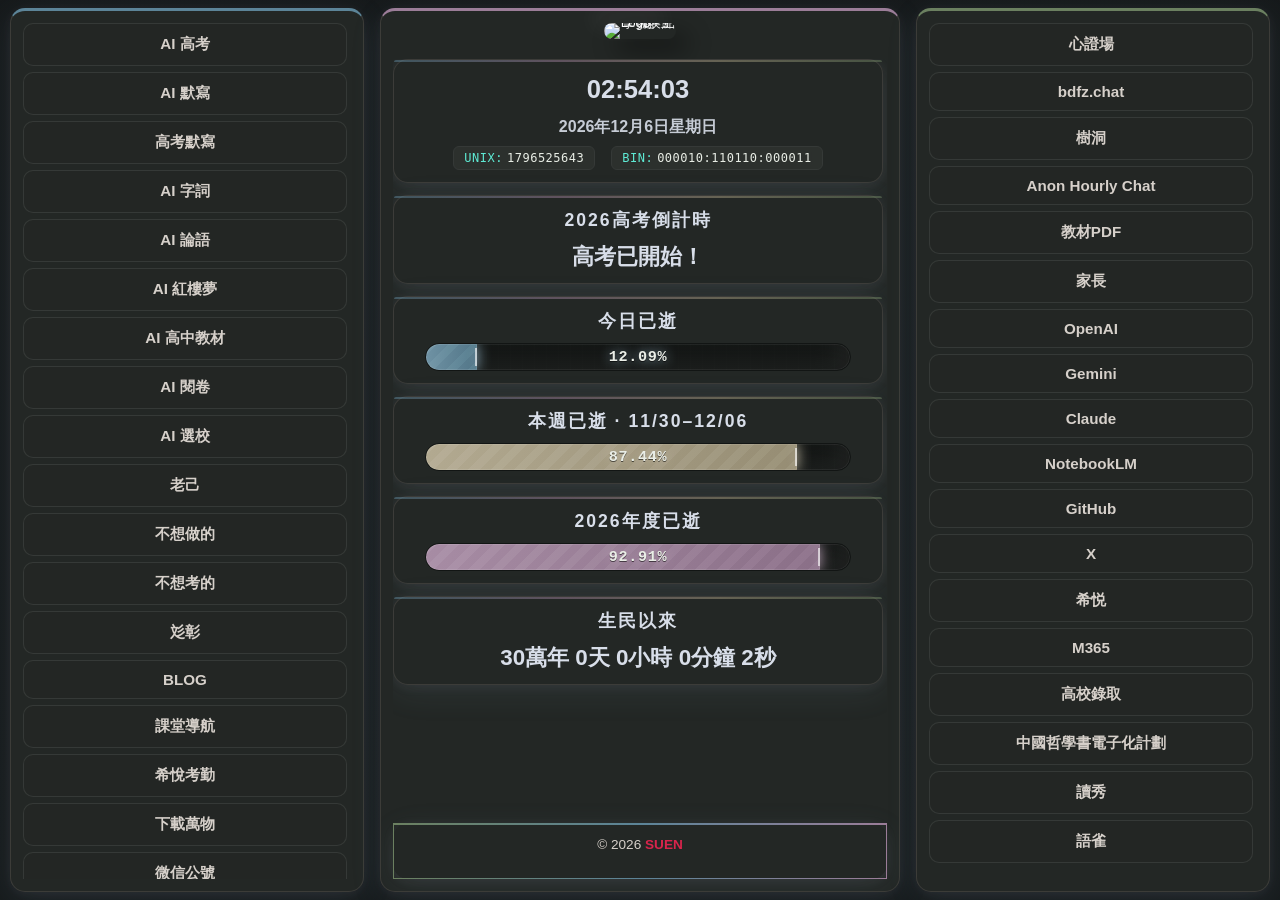
==== commit 97a7d41a: "fix: 修復移動端佈局 - body/container/column重置為auto高度+可見溢出" ====
--- a/allinone/index.html
+++ b/allinone/index.html
@@ -1178,28 +1178,23 @@
         /* === RESPONSIVE DESIGN === */
         @media (max-width: 1000px) {
             body {
-                padding-top: calc(15px + env(safe-area-inset-top));
-                padding-right: calc(15px + env(safe-area-inset-right));
-                padding-bottom: calc(15px + env(safe-area-inset-bottom));
-                padding-left: calc(15px + env(safe-area-inset-left));
-
+                padding: calc(12px + env(safe-area-inset-top)) calc(12px + env(safe-area-inset-right)) calc(12px + env(safe-area-inset-bottom)) calc(12px + env(safe-area-inset-left));
                 height: auto;
                 min-height: 100vh;
-                min-height: 100svh;
                 min-height: 100dvh;
-
                 overflow-y: auto;
             }
 
             .container {
                 grid-template-columns: 1fr;
                 height: auto;
+                flex: 0 1 auto;
                 gap: 12px;
             }
 
             .column {
                 width: 100%;
-                margin-bottom: 20px;
+                margin-bottom: 16px;
                 max-width: none;
                 height: auto;
                 overflow: visible;
@@ -1209,6 +1204,10 @@
                 margin-bottom: 0;
             }
 
+            .countdown-container {
+                overflow: visible;
+            }
+
             .side-scroll {
                 overflow: visible;
                 padding-right: 0;
@@ -1222,22 +1221,17 @@
 
         @media (max-width: 480px) {
             body {
-                padding-top: calc(10px + env(safe-area-inset-top));
-                padding-right: calc(10px + env(safe-area-inset-right));
-                padding-bottom: calc(10px + env(safe-area-inset-bottom));
-                padding-left: calc(10px + env(safe-area-inset-left));
-
+                padding: calc(8px + env(safe-area-inset-top)) calc(8px + env(safe-area-inset-right)) calc(8px + env(safe-area-inset-bottom)) calc(8px + env(safe-area-inset-left));
                 height: auto;
                 min-height: 100vh;
-                min-height: 100svh;
                 min-height: 100dvh;
-
                 overflow-y: auto;
             }
 
             .container {
                 grid-template-columns: 1fr;
                 height: auto;
+                flex: 0 1 auto;
                 gap: 10px;
             }
 
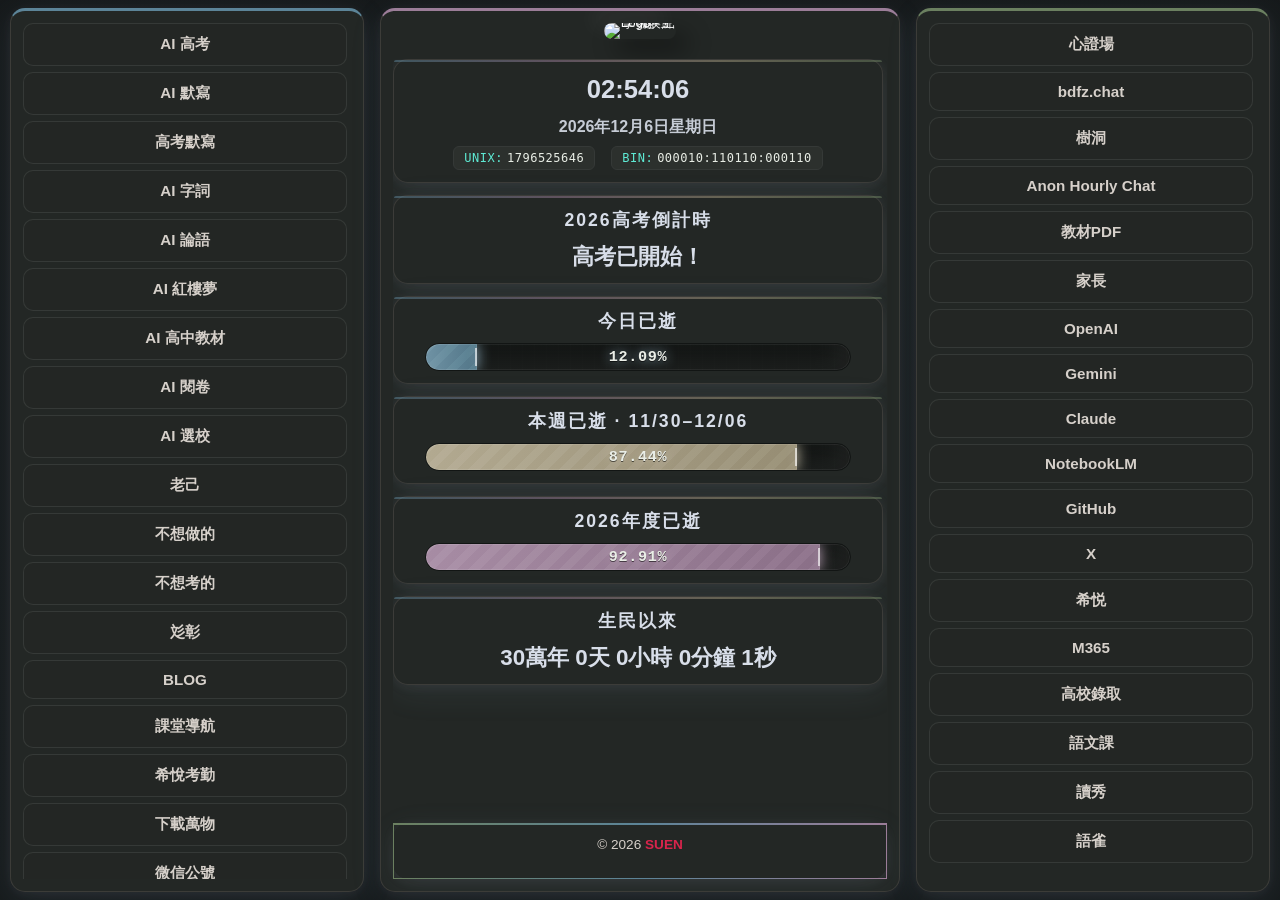
==== commit d13c99e0: "chore: replace philosophy book with yuwen course" ====
--- a/allinone/index.html
+++ b/allinone/index.html
@@ -2706,7 +2706,7 @@
                 { label: '希悦', href: 'https://chalk-c3.seiue.com/', aria: '希悦' },
                 { label: 'M365', href: 'https://www.office.com/', aria: 'M365' },
                 { label: '高校錄取', href: 'https://gk-stu.bjeea.cn/#/app/volunteer-coach/query', aria: '錄取' },
-                { label: '中國哲學書電子化計劃', href: 'https://ctext.org/zh', aria: '中國哲學書電子化計劃' },
+                { label: '語文課', href: 'https://yw.bdfz.net/', aria: '語文課' },
                 { label: '讀秀', href: 'https://www.duxiu.com/', aria: '讀秀' },
                 { label: '語雀', href: 'https://www.yuque.com/r/organizations/bdfz/join?token=8jDK7qvJ741Gnw2p&source=org#', aria: '語雀' }
             ];
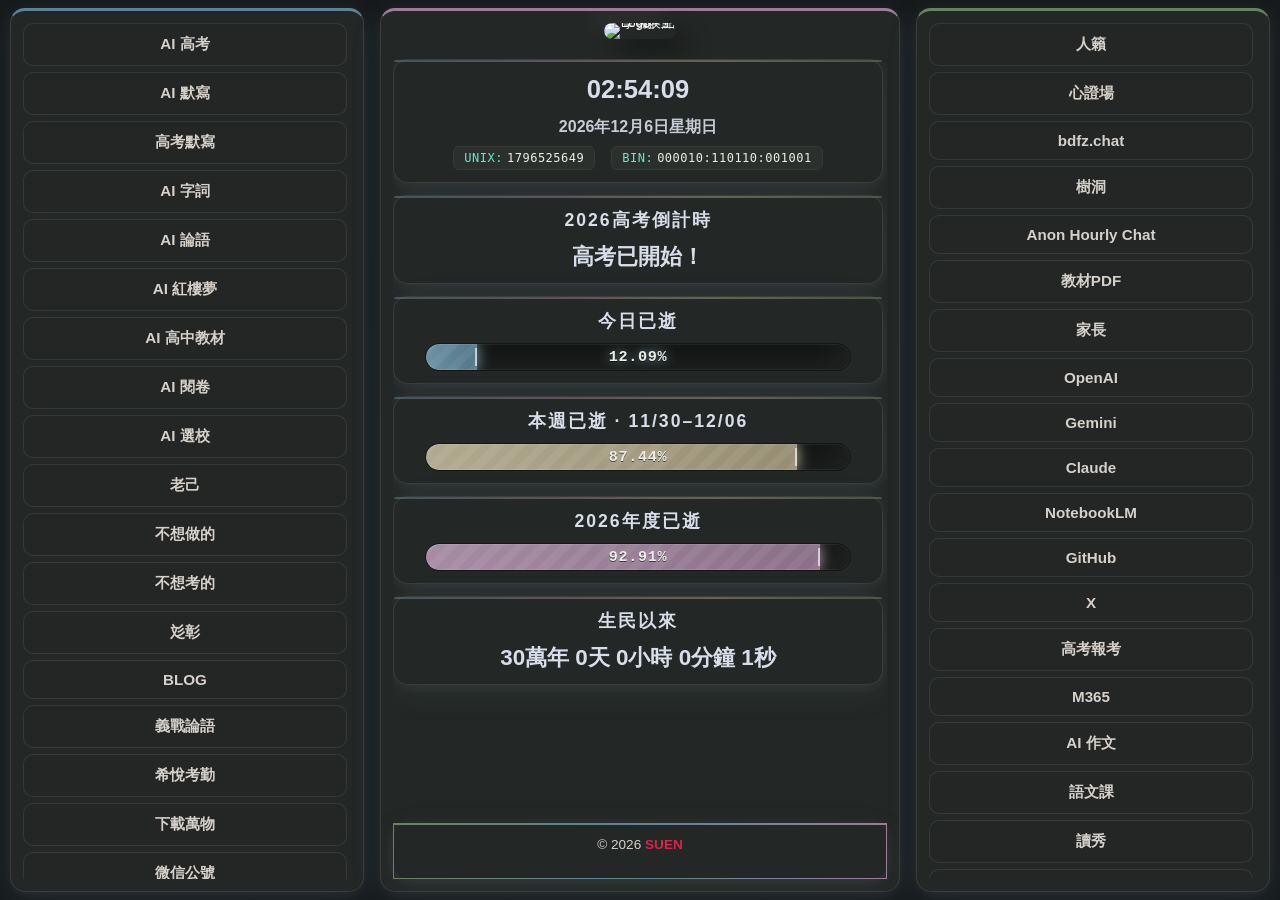
==== commit 94576d4d: "Replace '高考人數' with '高考報考' in portal link" ====
--- a/allinone/index.html
+++ b/allinone/index.html
@@ -20,10 +20,8 @@
     <meta name="theme-color" content="#1e222a" media="(prefers-color-scheme: dark)">
 
     <!-- Favicon / Icons -->
-    <link rel="icon" href="/favicon.ico" sizes="any">
-    <link rel="icon" type="image/png" sizes="32x32" href="/favicon-32x32.png">
-    <link rel="icon" type="image/png" sizes="16x16" href="/favicon-16x16.png">
-    <link rel="apple-touch-icon" sizes="180x180" href="/apple-touch-icon.png">
+    <link rel="icon" href="https://img.bdfz.net/20250503004.webp" type="image/webp">
+    <link rel="apple-touch-icon" href="https://img.bdfz.net/20250503004.webp">
     <link rel="manifest" href="/allinone/manifest.json">
 
     <!-- Performance hints -->
@@ -1472,68 +1470,6 @@
             background: color-mix(in oklab, var(--panel-surface) 85%, #00d084 15%);
         }
 
-        /* === Link Preview Card === */
-        .link-preview-card {
-            position: fixed;
-            z-index: 9998;
-            padding: 10px 14px;
-            background: var(--neo-bg);
-            border-radius: 10px;
-            box-shadow:
-                8px 8px 16px var(--neo-dark),
-                -8px -8px 16px var(--neo-light);
-            display: flex;
-            align-items: center;
-            gap: 10px;
-            max-width: 280px;
-            pointer-events: none;
-            opacity: 0;
-            transform: translateY(8px);
-            transition: opacity 0.2s ease, transform 0.2s ease;
-        }
-
-        .link-preview-card.visible {
-            opacity: 1;
-            transform: translateY(0);
-        }
-
-        .link-preview-favicon {
-            width: 24px;
-            height: 24px;
-            border-radius: 4px;
-            flex-shrink: 0;
-        }
-
-        .link-preview-info {
-            display: flex;
-            flex-direction: column;
-            gap: 2px;
-            overflow: hidden;
-        }
-
-        .link-preview-title {
-            font-size: 0.85rem;
-            font-weight: 700;
-            color: var(--dark-text-color);
-            white-space: nowrap;
-            overflow: hidden;
-            text-overflow: ellipsis;
-        }
-
-        .link-preview-url {
-            font-size: 0.7rem;
-            color: #888;
-            white-space: nowrap;
-            overflow: hidden;
-            text-overflow: ellipsis;
-        }
-
-        html.dark-mode .link-preview-title,
-        body.dark-mode .link-preview-title {
-            color: var(--text-color);
-        }
-
-
         @media (prefers-reduced-motion: reduce) {
 
             .glitch-text::before,
@@ -1616,8 +1552,7 @@
         /* Monet: soft watercolor borders & dreamy shadows */
         .column,
         .countdown-item,
-        .footer,
-        .link-preview-card {
+        .footer {
             border: 1px solid rgba(150, 137, 126, 0.22);
             box-shadow:
                 0 8px 32px rgba(126, 168, 190, 0.10),
@@ -1725,7 +1660,7 @@
         <main class="column countdown-container neo-scope" aria-label="時間與倒計時">
             <button id="theme-toggle-logo-button" class="theme-toggle-logo-button neo neo-round" aria-label="點擊切換色系"
                 type="button">
-                <img src="https://img.bdfz.net/20250503003.webp" alt="Logo - 點擊切換主題" class="logo-img" loading="lazy">
+                <img src="/avatar.jpeg" alt="Logo - 點擊切換主題" class="logo-img" loading="lazy">
             </button>
 
             <!-- ✅ 滚动内容区（倒计时/进度条都在这里滚动） -->
@@ -1822,15 +1757,6 @@
             本頁需要啟用 JavaScript 以顯示倒計時與進度條。
         </div>
     </noscript>
-
-    <!-- Link Preview Card -->
-    <div class="link-preview-card" id="link-preview-card">
-        <img class="link-preview-favicon" id="link-preview-favicon" src="" alt="">
-        <div class="link-preview-info">
-            <span class="link-preview-title" id="link-preview-title"></span>
-            <span class="link-preview-url" id="link-preview-url"></span>
-        </div>
-    </div>
 
     <script>
         // === PWA Service Worker Registration ===
@@ -2687,10 +2613,11 @@
                 { label: '不想考的', href: 'https://nope.bdfz.net/', aria: '不想考的' },
                 { label: '彣彰', href: 'https://forum.rdfzer.com', aria: '彣彰' },
                 { label: 'BLOG', href: 'https://bdfz.net/', aria: 'SUEN' },
-                { label: '課堂導航', href: 'https://class.bdfz.net/', aria: '高中語文' },
+                { label: '義戰論語', href: 'https://ly.bdfz.net/', aria: '義戰論語' },
                 { label: '希悅考勤', href: 'https://seiue.bdfz.net/', aria: '50塊' },
                 { label: '下載萬物', href: 'https://xz.bdfz.net/', aria: 'YT-DLP' },
                 { label: '微信公號', href: 'https://wx.bdfz.net/', aria: 'FWechat' },
+                { label: '人籟', href: 'https://voice.bdfz.net/', aria: '人籟' },
                 { label: '心證場', href: 'https://arena.bdfz.net/', aria: '心證場' },
                 { label: 'bdfz.chat', href: 'https://home.bdfz.chat/', aria: 'bdfz.chat' },
                 { label: '樹洞', href: 'https://tree.bdfz.net/', aria: '樹洞' },
@@ -2703,12 +2630,12 @@
                 { label: 'NotebookLM', href: 'https://notebooklm.google.com/', aria: 'NotebookLM' },
                 { label: 'GitHub', href: 'https://github.com/ieduer', aria: 'GitHub-Suen' },
                 { label: 'X', href: 'https://x.com/ieduer', aria: 'X' },
-                { label: '希悦', href: 'https://chalk-c3.seiue.com/', aria: '希悦' },
+                { label: '高考報考', href: 'https://gk.rdfzer.com/', aria: '高考報考' },
                 { label: 'M365', href: 'https://www.office.com/', aria: 'M365' },
-                { label: '高校錄取', href: 'https://gk-stu.bjeea.cn/#/app/volunteer-coach/query', aria: '錄取' },
+                { label: 'AI 作文', href: 'https://zw.bdfz.net/', aria: 'AI 作文' },
                 { label: '語文課', href: 'https://yw.bdfz.net/', aria: '語文課' },
                 { label: '讀秀', href: 'https://www.duxiu.com/', aria: '讀秀' },
-                { label: '語雀', href: 'https://www.yuque.com/r/organizations/bdfz/join?token=8jDK7qvJ741Gnw2p&source=org#', aria: '語雀' }
+                { label: '校曆', href: 'https://cal.bdfz.net/', aria: '校曆' }
             ];
 
             function renderPortalColumns() {
@@ -2725,45 +2652,7 @@
 
             renderPortalColumns();
 
-            // === 6. Link Preview Cards ===
-            const previewCard = document.getElementById('link-preview-card');
-            const previewFavicon = document.getElementById('link-preview-favicon');
-            const previewTitle = document.getElementById('link-preview-title');
-            const previewUrl = document.getElementById('link-preview-url');
-            let previewTimeout = null;
-
-            function showPreview(e, link) {
-                if (!previewCard || !link.href) return;
-                try {
-                    const url = new URL(link.href);
-                    const domain = url.hostname;
-                    previewFavicon.src = `https://t2.gstatic.com/faviconV2?client=SOCIAL&type=FAVICON&fallback_opts=TYPE,SIZE,URL&url=${encodeURIComponent(link.href)}&size=32`;
-                    previewTitle.textContent = link.textContent || domain;
-                    previewUrl.textContent = domain;
-
-                    const rect = link.getBoundingClientRect();
-                    previewCard.style.left = `${rect.left}px`;
-                    previewCard.style.top = `${rect.bottom + 8}px`;
-
-                    previewCard.classList.add('visible');
-                } catch (err) { }
-            }
-
-            function hidePreview() {
-                if (previewCard) previewCard.classList.remove('visible');
-            }
-
-            document.querySelectorAll('.side-scroll .link-button').forEach(link => {
-                link.addEventListener('mouseenter', (e) => {
-                    previewTimeout = setTimeout(() => showPreview(e, link), 400);
-                });
-                link.addEventListener('mouseleave', () => {
-                    clearTimeout(previewTimeout);
-                    hidePreview();
-                });
-            });
-
-            // === 7. Drag and Drop Link Sorting ===
+            // === 6. Drag and Drop Link Sorting ===
             function initDragSort(container, storageKey) {
                 const scroll = container.querySelector('.side-scroll');
                 if (!scroll) return;
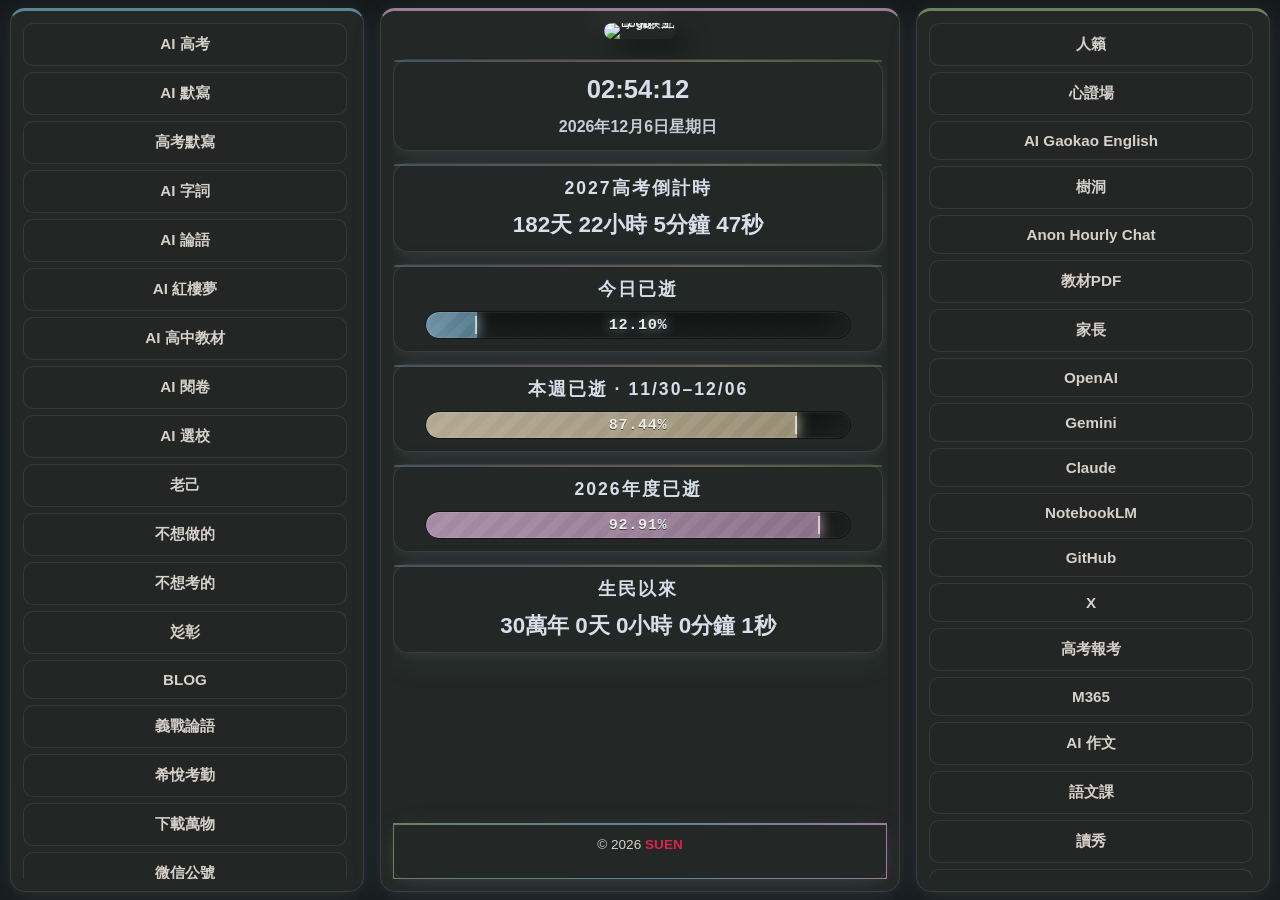
==== commit 209b76b6: "Replace wy.bdfz.net with wygame.bdfz.net in portal and HomeSchoolBridge" ====
--- a/allinone/index.html
+++ b/allinone/index.html
@@ -657,44 +657,6 @@
             opacity: 0.9;
         }
 
-        /* === Unix & Binary Clock === */
-        .geek-time-row {
-            display: flex;
-            justify-content: center;
-            gap: 16px;
-            margin-top: 8px;
-            flex-wrap: wrap;
-        }
-
-        .geek-time-item {
-            font-family: ui-monospace, SFMono-Regular, Menlo, Monaco, Consolas, monospace;
-            font-size: 0.75rem;
-            padding: 4px 10px;
-            border-radius: 6px;
-            background: color-mix(in oklab, var(--neo-bg) 85%, #000 15%);
-            color: var(--dark-text-color);
-            letter-spacing: 0.5px;
-            white-space: nowrap;
-            border: 1px solid color-mix(in oklab, var(--neo-bg), #000 12%);
-        }
-
-        html.dark-mode .geek-time-item,
-        body.dark-mode .geek-time-item {
-            background: color-mix(in oklab, var(--neo-bg) 80%, #fff 5%);
-            color: var(--text-color);
-            border-color: color-mix(in oklab, var(--neo-bg), #fff 10%);
-        }
-
-        .geek-time-item .label {
-            color: #00d084;
-            margin-right: 4px;
-        }
-
-        html.dark-mode .geek-time-item .label,
-        body.dark-mode .geek-time-item .label {
-            color: #5eead4;
-        }
-
         /* === PROGRESS BARS (GEEK/HUD) === */
         .progress-item .countdown-display {
             display: none;
@@ -1670,18 +1632,10 @@
                         <span id="current-time-clock">--:--:--</span>
                         <span id="current-date-gregorian">----年--月--日 ---</span>
                     </div>
-                    <div class="geek-time-row">
-                        <span class="geek-time-item" id="unix-timestamp" title="Unix Timestamp">
-                            <span class="label">UNIX:</span><span id="unix-value">0000000000</span>
-                        </span>
-                        <span class="geek-time-item" id="binary-clock" title="Binary Clock (HH:MM:SS)">
-                            <span class="label">BIN:</span><span id="binary-value">000000:000000:000000</span>
-                        </span>
-                    </div>
                 </section>
 
-                <section id="gaokao-countdown" class="countdown-item neo neo-gradient" aria-label="2026高考倒計時">
-                    <h2 class="countdown-title">2026高考倒計時</h2>
+                <section id="gaokao-countdown" class="countdown-item neo neo-gradient" aria-label="2027高考倒計時">
+                    <h2 class="countdown-title">2027高考倒計時</h2>
                     <div class="countdown-display" aria-live="polite">計算中...</div>
                 </section>
 
@@ -1992,6 +1946,8 @@
 
         document.addEventListener("DOMContentLoaded", function () {
             window.BdfzIdentity?.mount({ siteKey: 'rdfzeri' });
+            const gaokaoSection = document.getElementById('gaokao-countdown');
+            const gaokaoTitle = document.querySelector('#gaokao-countdown .countdown-title');
             const gaokaoDisplay = document.querySelector('#gaokao-countdown .countdown-display');
             const humanTimeDisplay = document.getElementById('humanTime');
             const clockDisplay = document.getElementById('current-time-clock');
@@ -2019,11 +1975,20 @@
             const MS_IN_YEAR_APPROX = 365.25 * MS_IN_DAY;
             const MS_IN_TEN_THOUSAND_YEARS = 10000 * MS_IN_YEAR_APPROX;
 
-            const GAOKAO_TARGET_TIME = new Date('2026-06-07T09:00:00').getTime();
+            const GAOKAO_START_MONTH = 6;
+            const GAOKAO_START_DAY = 7;
+            const GAOKAO_START_HOUR = 9;
+            const GAOKAO_END_MONTH = 6;
+            const GAOKAO_END_DAY = 10;
+            const GAOKAO_END_HOUR = 18;
             const HUMAN_ORIGIN_APPROX_MS = Date.now() - (300000 * MS_IN_YEAR_APPROX);
 
             const TIME_OPTIONS = { hour12: false };
             const DATE_OPTIONS = { year: 'numeric', month: 'long', day: 'numeric', weekday: 'long' };
+            const BEIJING_YEAR_FORMATTER = new Intl.DateTimeFormat('en-US', {
+                timeZone: 'Asia/Shanghai',
+                year: 'numeric'
+            });
 
             const THEME_STORAGE_KEY = 'themePreference';
             const SCHEME_STORAGE_KEY = 'colorScheme';
@@ -2337,29 +2302,9 @@
                 applyColorScheme(nextScheme, isDark);
             }
 
-            const unixValueEl = document.getElementById('unix-value');
-            const binaryValueEl = document.getElementById('binary-value');
-
-            function toBinary(n, bits) {
-                return n.toString(2).padStart(bits, '0');
-            }
-
             function updateClockAndDate(now) {
                 if (clockDisplay) clockDisplay.textContent = now.toLocaleTimeString('zh-CN', TIME_OPTIONS);
                 if (gregorianDateDisplay) gregorianDateDisplay.textContent = now.toLocaleDateString('zh-CN', DATE_OPTIONS);
-
-                // Unix timestamp
-                if (unixValueEl) {
-                    unixValueEl.textContent = Math.floor(now.getTime() / 1000);
-                }
-
-                // Binary clock
-                if (binaryValueEl) {
-                    const h = now.getHours();
-                    const m = now.getMinutes();
-                    const s = now.getSeconds();
-                    binaryValueEl.textContent = `${toBinary(h, 6)}:${toBinary(m, 6)}:${toBinary(s, 6)}`;
-                }
             }
 
             function updateSingleCountdown(targetTime, nowTime, display, endMessage) {
@@ -2374,6 +2319,57 @@
                 const minutes = Math.floor((timeLeft % MS_IN_HOUR) / MS_IN_MINUTE);
                 const seconds = Math.floor((timeLeft % MS_IN_MINUTE) / MS_IN_SECOND);
                 display.innerHTML = `${days}天 ${hours}小時 ${minutes}分鐘 ${seconds}秒`;
+            }
+
+            function getBeijingYear(now) {
+                return Number(BEIJING_YEAR_FORMATTER.format(now));
+            }
+
+            function getBeijingTimestamp(year, month, day, hour) {
+                const mm = String(month).padStart(2, '0');
+                const dd = String(day).padStart(2, '0');
+                const hh = String(hour).padStart(2, '0');
+                return new Date(`${year}-${mm}-${dd}T${hh}:00:00+08:00`).getTime();
+            }
+
+            function getGaokaoWindow(year) {
+                return {
+                    year,
+                    startTime: getBeijingTimestamp(year, GAOKAO_START_MONTH, GAOKAO_START_DAY, GAOKAO_START_HOUR),
+                    endTime: getBeijingTimestamp(year, GAOKAO_END_MONTH, GAOKAO_END_DAY, GAOKAO_END_HOUR)
+                };
+            }
+
+            function getCurrentGaokaoTarget(now) {
+                const nowTime = now.getTime();
+                const beijingYear = getBeijingYear(now);
+                const currentWindow = getGaokaoWindow(beijingYear);
+
+                if (nowTime > currentWindow.endTime) {
+                    return { ...getGaokaoWindow(beijingYear + 1), inProgress: false };
+                }
+
+                if (nowTime >= currentWindow.startTime) {
+                    return { ...currentWindow, inProgress: true };
+                }
+
+                return { ...currentWindow, inProgress: false };
+            }
+
+            function updateGaokaoCountdown(now, display) {
+                if (!display) return;
+                const target = getCurrentGaokaoTarget(now);
+                const title = `${target.year}高考倒計時`;
+
+                if (gaokaoTitle) gaokaoTitle.textContent = title;
+                if (gaokaoSection) gaokaoSection.setAttribute('aria-label', title);
+
+                if (target.inProgress) {
+                    display.textContent = `${target.year}高考進行中`;
+                    return;
+                }
+
+                updateSingleCountdown(target.startTime, now.getTime(), display, `${target.year}高考已開始！`);
             }
 
             function updateHumanTimer(nowTime, display) {
@@ -2461,7 +2457,7 @@
                 const nowTime = now.getTime();
 
                 updateClockAndDate(now);
-                updateSingleCountdown(GAOKAO_TARGET_TIME, nowTime, gaokaoDisplay, "高考已開始！");
+                updateGaokaoCountdown(now, gaokaoDisplay);
                 updateHumanTimer(nowTime, humanTimeDisplay);
 
                 updateProgressBar(now, dayProgressFill, dayProgressText, 'day', dayProgressTitle);
@@ -2602,7 +2598,7 @@
                 { label: 'AI 高考', href: 'https://gk.bdfz.net', aria: 'AI高考' },
                 { label: 'AI 默寫', href: 'https://mx.bdfz.net', aria: 'AI默寫' },
                 { label: '高考默寫', href: 'https://mf.bdfz.net', aria: '訪問高考詩文' },
-                { label: 'AI 字詞', href: 'https://wy.bdfz.net/', aria: 'AI 字詞' },
+                { label: 'AI 字詞', href: 'https://wygame.bdfz.net/', aria: 'AI 字詞' },
                 { label: 'AI 論語', href: 'https://kz.bdfz.net', aria: 'AI論語' },
                 { label: 'AI 紅樓夢', href: 'https://hlm.bdfz.net', aria: 'AI紅樓夢' },
                 { label: 'AI 高中教材', href: 'https://sun.bdfz.net/', aria: '全教材' },
@@ -2619,7 +2615,7 @@
                 { label: '微信公號', href: 'https://wx.bdfz.net/', aria: 'FWechat' },
                 { label: '人籟', href: 'https://voice.bdfz.net/', aria: '人籟' },
                 { label: '心證場', href: 'https://arena.bdfz.net/', aria: '心證場' },
-                { label: 'bdfz.chat', href: 'https://home.bdfz.chat/', aria: 'bdfz.chat' },
+                { label: 'AI Gaokao English', href: 'https://yd.bdfz.net/', aria: 'AI Gaokao English' },
                 { label: '樹洞', href: 'https://tree.bdfz.net/', aria: '樹洞' },
                 { label: 'Anon Hourly Chat', href: 'https://chat.bdfz.net/', aria: 'Anon Hourly Chat' },
                 { label: '教材PDF', href: 'https://jc.bdfz.net/', aria: '教材PDF' },
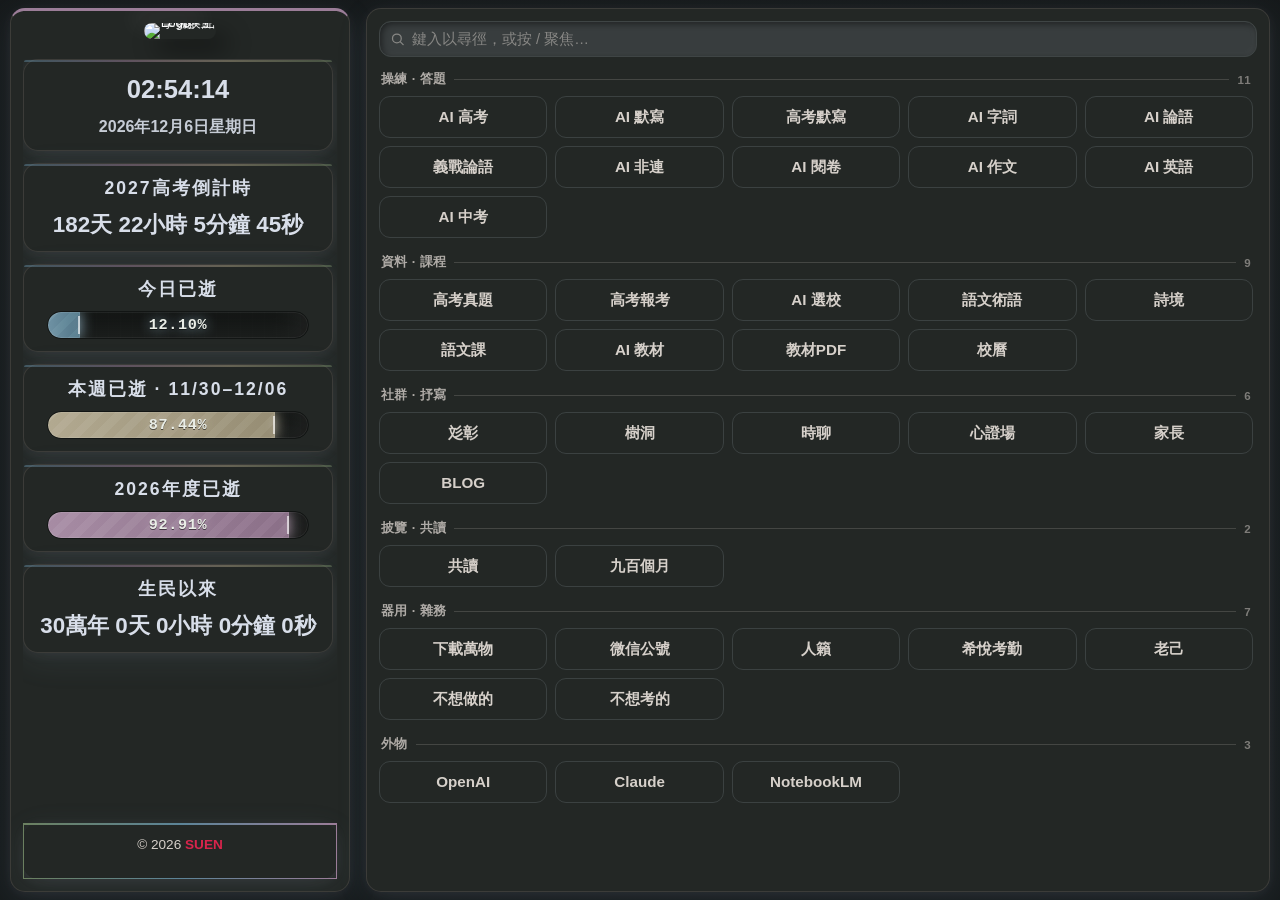
==== commit b4534c89: "deploy: update i.rdfzer.com portal layout to two-column, replace stale links and deploy school-links" ====
--- a/allinone/index.html
+++ b/allinone/index.html
@@ -309,7 +309,7 @@
         }
 
         .container {
-            /* ✅ 用 Grid 固定三栏：不会因为宽度临界而“自动换行截断” */
+            /* 兩區：左為儀表盤窄欄，右為統一檢索式啟動器 */
             width: 100%;
             max-width: 1400px;
 
@@ -317,9 +317,8 @@
             min-height: 0;
 
             display: grid;
-            grid-template-columns:
-                minmax(240px, 1fr) minmax(360px, 520px) minmax(240px, 1fr);
-            gap: 12px;
+            grid-template-columns: minmax(300px, 340px) minmax(0, 1fr);
+            gap: 14px;
             align-items: stretch;
         }
 
@@ -1135,6 +1134,213 @@
             color: #888;
         }
 
+        /* === Categorized launcher (redesign) === */
+        .launcher {
+            background: var(--surface-main);
+            --panel-surface: color-mix(in oklab, var(--neo-bg) 90%, #e9d8a6 10%);
+        }
+
+        html.dark-mode .launcher,
+        body.dark-mode .launcher {
+            --panel-surface: color-mix(in oklab, var(--neo-bg) 88%, #597085 12%);
+        }
+
+        .launcher-scroll {
+            flex: 1;
+            min-height: 0;
+            overflow-y: auto;
+            display: flex;
+            flex-direction: column;
+            gap: 0;
+            padding-right: 4px;
+            scrollbar-width: thin;
+            scrollbar-color: rgba(120, 120, 120, 0.35) transparent;
+        }
+
+        .launcher-scroll::-webkit-scrollbar {
+            width: 8px;
+        }
+
+        .launcher-scroll::-webkit-scrollbar-thumb {
+            background: rgba(120, 120, 120, 0.35);
+            border-radius: 10px;
+        }
+
+        .launcher-scroll::-webkit-scrollbar-track {
+            background: transparent;
+        }
+
+        .launcher .side-link {
+            background:
+                linear-gradient(0deg, rgba(255, 255, 255, 0.35), rgba(255, 255, 255, 0) 12%),
+                linear-gradient(180deg, rgba(0, 0, 0, 0.04), rgba(0, 0, 0, 0) 14%),
+                color-mix(in oklab, var(--panel-surface) 92%, white 8%);
+            color: var(--dark-text-color);
+            box-shadow: none;
+            border: 1px solid color-mix(in oklab, var(--panel-surface), #000 12%);
+        }
+
+        html.dark-mode .launcher .side-link,
+        body.dark-mode .launcher .side-link {
+            background:
+                linear-gradient(0deg, rgba(255, 255, 255, 0.08), rgba(255, 255, 255, 0) 12%),
+                linear-gradient(180deg, rgba(0, 0, 0, 0.12), rgba(0, 0, 0, 0) 16%),
+                color-mix(in oklab, var(--panel-surface) 85%, black 15%);
+            color: var(--text-color);
+            border-color: color-mix(in oklab, var(--panel-surface), #fff 10%);
+        }
+
+        .launcher .side-link:hover,
+        .launcher .side-link:focus {
+            background: linear-gradient(145deg,
+                    color-mix(in oklab, var(--panel-surface) 80%, white 20%),
+                    color-mix(in oklab, var(--panel-surface) 88%, black 12%));
+            box-shadow: inset 1px 1px 2px rgba(0, 0, 0, 0.05), inset -1px -1px 2px rgba(255, 255, 255, 0.35);
+            transform: translateY(-1px);
+        }
+
+        .nav-search-wrap {
+            position: relative;
+            flex: 0 0 auto;
+            margin-bottom: 12px;
+        }
+
+        .nav-search {
+            width: 100%;
+            padding: 9px 30px 9px 32px;
+            border-radius: 12px;
+            border: 1px solid color-mix(in oklab, var(--panel-surface), #000 14%);
+            background: color-mix(in oklab, var(--panel-surface) 92%, white 8%);
+            color: var(--dark-text-color);
+            font-family: inherit;
+            font-size: 0.92rem;
+            outline: none;
+            box-shadow: inset 2px 2px 5px rgba(0, 0, 0, 0.06), inset -2px -2px 5px rgba(255, 255, 255, 0.5);
+            transition: var(--theme-transition);
+        }
+
+        html.dark-mode .nav-search,
+        body.dark-mode .nav-search {
+            border-color: color-mix(in oklab, var(--panel-surface), #fff 12%);
+            box-shadow: inset 2px 2px 6px rgba(0, 0, 0, 0.45), inset -2px -2px 6px rgba(255, 255, 255, 0.04);
+        }
+
+        .nav-search::placeholder {
+            color: color-mix(in oklab, var(--dark-text-color), transparent 50%);
+        }
+
+        .nav-search:focus {
+            border-color: var(--footer-link-hover);
+        }
+
+        .nav-search-icon {
+            position: absolute;
+            left: 11px;
+            top: 50%;
+            transform: translateY(-50%);
+            width: 15px;
+            height: 15px;
+            opacity: 0.5;
+            pointer-events: none;
+            color: var(--dark-text-color);
+        }
+
+        .nav-search-clear {
+            position: absolute;
+            right: 8px;
+            top: 50%;
+            transform: translateY(-50%);
+            width: 20px;
+            height: 20px;
+            border: none;
+            background: transparent;
+            color: var(--dark-text-color);
+            opacity: 0;
+            cursor: pointer;
+            font-size: 1.1rem;
+            line-height: 1;
+            border-radius: 50%;
+            transition: opacity 0.15s ease, background 0.15s ease;
+        }
+
+        .nav-search-wrap.has-text .nav-search-clear {
+            opacity: 0.6;
+        }
+
+        .nav-search-clear:hover {
+            opacity: 1;
+            background: color-mix(in oklab, var(--panel-surface), #000 8%);
+        }
+
+        .nav-group {
+            margin-bottom: 14px;
+        }
+
+        .nav-group:last-child {
+            margin-bottom: 0;
+        }
+
+        .nav-group-head {
+            display: flex;
+            align-items: center;
+            gap: 8px;
+            margin: 2px 2px 8px;
+            font-size: 0.8rem;
+            font-weight: 800;
+            letter-spacing: 0.03em;
+            color: color-mix(in oklab, var(--dark-text-color), transparent 22%);
+        }
+
+        .nav-group-head .rule {
+            flex: 1;
+            height: 1px;
+            background: color-mix(in oklab, var(--dark-text-color), transparent 82%);
+        }
+
+        .nav-group-head .count {
+            font-size: 0.72rem;
+            font-weight: 700;
+            opacity: 0.65;
+            font-variant-numeric: tabular-nums;
+        }
+
+        .link-grid {
+            display: grid;
+            grid-template-columns: repeat(auto-fill, minmax(148px, 1fr));
+            gap: 8px;
+        }
+
+        .link-grid .side-link {
+            display: flex;
+            align-items: center;
+            justify-content: center;
+            text-align: center;
+            padding: 10px 10px;
+            font-size: 0.95rem;
+            border-radius: 11px;
+            min-height: 42px;
+            line-height: 1.2;
+        }
+
+        .nav-group.is-hidden,
+        .side-link.is-hidden {
+            display: none;
+        }
+
+        .nav-empty {
+            display: none;
+            padding: 18px 8px;
+            text-align: center;
+            font-size: 0.88rem;
+            color: color-mix(in oklab, var(--dark-text-color), transparent 38%);
+        }
+
+        @media (max-width: 600px) {
+            .link-grid {
+                grid-template-columns: 1fr 1fr;
+            }
+        }
+
         /* === RESPONSIVE DESIGN === */
         @media (max-width: 1000px) {
             body {
@@ -1176,6 +1382,16 @@
             .center-scroll {
                 overflow: visible;
                 padding-right: 0;
+            }
+
+            .launcher-scroll {
+                overflow: visible;
+                padding-right: 0;
+            }
+
+            /* On stacked screens, surface the search + launcher first */
+            .launcher {
+                order: -1;
             }
         }
 
@@ -1613,13 +1829,8 @@
 
     <div class="container" id="main">
 
-        <!-- Left Column (Links) -->
-        <nav class="column left-column neo-scope" aria-label="左側導航">
-            <div class="side-scroll" id="left-link-list" aria-label="左側鏈接列表"></div>
-        </nav>
-
-        <!-- Middle Countdown Column -->
-        <main class="column countdown-container neo-scope" aria-label="時間與倒計時">
+        <!-- Dashboard rail (clock / countdown / progress / footer) -->
+        <aside class="column countdown-container neo-scope" aria-label="時間與倒計時">
             <button id="theme-toggle-logo-button" class="theme-toggle-logo-button neo neo-round" aria-label="點擊切換色系"
                 type="button">
                 <img src="/avatar.jpeg" alt="Logo - 點擊切換主題" class="logo-img" loading="lazy">
@@ -1698,12 +1909,22 @@
                     <pre class="json-modal-content" id="json-modal-content"></pre>
                 </div>
             </div>
+        </aside>
+
+        <!-- Unified launcher: one search + one categorized grid -->
+        <main class="column launcher neo-scope" id="launcher" aria-label="站點導航">
+            <div class="nav-search-wrap" id="nav-search-wrap">
+                <svg class="nav-search-icon" viewBox="0 0 24 24" fill="none" stroke="currentColor" stroke-width="2"
+                    stroke-linecap="round" stroke-linejoin="round" aria-hidden="true">
+                    <circle cx="11" cy="11" r="7"></circle>
+                    <line x1="21" y1="21" x2="16.65" y2="16.65"></line>
+                </svg>
+                <input type="search" class="nav-search" id="nav-search" placeholder="鍵入以尋徑，或按 / 聚焦…"
+                    aria-label="搜尋全部站點" autocomplete="off" spellcheck="false">
+                <button type="button" class="nav-search-clear" id="nav-search-clear" aria-label="清除搜尋">×</button>
+            </div>
+            <div class="launcher-scroll" id="link-list" aria-label="站點列表"></div>
         </main>
-
-        <!-- Right Column (Links) -->
-        <nav class="column right-column neo-scope" aria-label="右側導航">
-            <div class="side-scroll" id="right-link-list" aria-label="右側鏈接列表"></div>
-        </nav>
     </div>
 
     <noscript>
@@ -2593,128 +2814,152 @@
 
 
 
-            // === 5. Portal Link Source ===
-            const portalLinks = [
-                { label: 'AI 高考', href: 'https://gk.bdfz.net', aria: 'AI高考' },
-                { label: 'AI 默寫', href: 'https://mx.bdfz.net', aria: 'AI默寫' },
-                { label: '高考默寫', href: 'https://mf.bdfz.net', aria: '訪問高考詩文' },
-                { label: 'AI 字詞', href: 'https://wygame.bdfz.net/', aria: 'AI 字詞' },
-                { label: 'AI 論語', href: 'https://kz.bdfz.net', aria: 'AI論語' },
-                { label: 'AI 紅樓夢', href: 'https://hlm.bdfz.net', aria: 'AI紅樓夢' },
-                { label: 'AI 高中教材', href: 'https://sun.bdfz.net/', aria: '全教材' },
-                { label: 'AI 閱卷', href: 'https://mark.bdfz.net/', aria: '閱卷' },
-                { label: 'AI 選校', href: 'https://750.bdfz.net/', aria: 'AI選校' },
-                { label: '老己', href: 'https://my.bdfz.net/', aria: '老己' },
-                { label: '不想做的', href: 'https://path.bdfz.net/', aria: '不想做的' },
-                { label: '不想考的', href: 'https://nope.bdfz.net/', aria: '不想考的' },
-                { label: '彣彰', href: 'https://forum.rdfzer.com', aria: '彣彰' },
-                { label: 'BLOG', href: 'https://bdfz.net/', aria: 'SUEN' },
-                { label: '義戰論語', href: 'https://ly.bdfz.net/', aria: '義戰論語' },
-                { label: '希悅考勤', href: 'https://seiue.bdfz.net/', aria: '50塊' },
-                { label: '下載萬物', href: 'https://xz.bdfz.net/', aria: 'YT-DLP' },
-                { label: '微信公號', href: 'https://wx.bdfz.net/', aria: 'FWechat' },
-                { label: '人籟', href: 'https://voice.bdfz.net/', aria: '人籟' },
-                { label: '心證場', href: 'https://arena.bdfz.net/', aria: '心證場' },
-                { label: 'AI Gaokao English', href: 'https://yd.bdfz.net/', aria: 'AI Gaokao English' },
-                { label: '樹洞', href: 'https://tree.bdfz.net/', aria: '樹洞' },
-                { label: 'Anon Hourly Chat', href: 'https://chat.bdfz.net/', aria: 'Anon Hourly Chat' },
-                { label: '教材PDF', href: 'https://jc.bdfz.net/', aria: '教材PDF' },
-                { label: '家長', href: 'https://h.bdfz.net/', aria: '家長' },
-                { label: 'OpenAI', href: 'https://openai.com/news/', aria: 'OpenAI' },
-                { label: 'Gemini', href: 'https://aistudio.google.com/prompts/new_chat', aria: 'Gemini' },
-                { label: 'Claude', href: 'https://claude.ai/', aria: 'Claude' },
-                { label: 'NotebookLM', href: 'https://notebooklm.google.com/', aria: 'NotebookLM' },
-                { label: 'GitHub', href: 'https://github.com/ieduer', aria: 'GitHub-Suen' },
-                { label: 'X', href: 'https://x.com/ieduer', aria: 'X' },
-                { label: '高考報考', href: 'https://gk.rdfzer.com/', aria: '高考報考' },
-                { label: 'M365', href: 'https://www.office.com/', aria: 'M365' },
-                { label: 'AI 作文', href: 'https://zw.bdfz.net/', aria: 'AI 作文' },
-                { label: '語文課', href: 'https://yw.bdfz.net/', aria: '語文課' },
-                { label: '讀秀', href: 'https://www.duxiu.com/', aria: '讀秀' },
-                { label: '校曆', href: 'https://cal.bdfz.net/', aria: '校曆' }
+            // === 5. Portal Link Source (categorized) ===
+            // 每站一筆，按用途歸入語意分組；左欄重備考、右欄重社群器用。
+            // 調整歸類只需移動條目或改 side 欄；渲染與搜尋自動跟隨。
+            const portalGroups = [
+                {
+                    id: 'drill', side: 'left', label: '操練 · 答題',
+                    links: [
+                        { label: 'AI 高考', href: 'https://gk.bdfz.net', aria: 'AI 高考' },
+                        { label: 'AI 默寫', href: 'https://mx.bdfz.net', aria: 'AI 默寫' },
+                        { label: '高考默寫', href: 'https://mf.bdfz.net', aria: '高考詩文默寫' },
+                        { label: 'AI 字詞', href: 'https://wygame.bdfz.net/', aria: 'AI 字詞' },
+                        { label: 'AI 論語', href: 'https://kz.bdfz.net', aria: 'AI 論語' },
+                        { label: '義戰論語', href: 'https://ly.bdfz.net/', aria: '義戰論語' },
+                        { label: 'AI 非連', href: 'https://flx.bdfz.net/', aria: 'AI 非連續性文本' },
+                        { label: 'AI 閱卷', href: 'https://mark.bdfz.net/', aria: 'AI 閱卷' },
+                        { label: 'AI 作文', href: 'https://zw.bdfz.net/', aria: 'AI 作文' },
+                        { label: 'AI 英語', href: 'https://yd.bdfz.net/', aria: 'AI Gaokao English 高考英語閱讀' },
+                        { label: 'AI 中考', href: 'https://zk.bdfz.net/', aria: 'AI 中考' }
+                    ]
+                },
+                {
+                    id: 'ref', side: 'left', label: '資料 · 課程',
+                    links: [
+                        { label: '高考真題', href: 'https://gks.bdfz.net/', aria: '高考真題' },
+                        { label: '高考報考', href: 'https://gk.rdfzer.com/', aria: '高考報考' },
+                        { label: 'AI 選校', href: 'https://750.bdfz.net/', aria: 'AI 選校' },
+                        { label: '語文術語', href: 'https://sy.bdfz.net/', aria: '語文術語圖譜' },
+                        { label: '詩境', href: 'https://shi.bdfz.net/', aria: '古詩詞鑑賞' },
+                        { label: '語文課', href: 'https://yw.bdfz.net/', aria: '語文課文' },
+                        { label: 'AI 教材', href: 'https://sun.bdfz.net/', aria: 'AI 高中教材' },
+                        { label: '教材PDF', href: 'https://jc.bdfz.net/', aria: '教材 PDF' },
+                        { label: '校曆', href: 'https://cal.bdfz.net/', aria: '校曆' }
+                    ]
+                },
+                {
+                    id: 'community', side: 'right', label: '社群 · 抒寫',
+                    links: [
+                        { label: '彣彰', href: 'https://forum.rdfzer.com', aria: '彣彰論壇' },
+                        { label: '樹洞', href: 'https://tree.bdfz.net/', aria: '匿名樹洞' },
+                        { label: '時聊', href: 'https://chat.bdfz.net/', aria: 'Anon Hourly Chat 匿名整點聊天' },
+                        { label: '心證場', href: 'https://arena.bdfz.net/', aria: '心證場' },
+                        { label: '家長', href: 'https://h.bdfz.net/', aria: '家長' },
+                        { label: 'BLOG', href: 'https://bdfz.net/', aria: 'SUEN 博客' }
+                    ]
+                },
+                {
+                    id: 'reading', side: 'right', label: '披覽 · 共讀',
+                    links: [
+                        { label: '共讀', href: 'https://coread.bdfz.net/', aria: '共讀書架 · 中國人的氣質 · 吶喊 · 邊城 · 論語' },
+                        { label: '九百個月', href: 'https://900.bdfz.net/', aria: '九百個月 向死而生' }
+                    ]
+                },
+                {
+                    id: 'tools', side: 'right', label: '器用 · 雜務',
+                    links: [
+                        { label: '下載萬物', href: 'https://xz.bdfz.net/', aria: '下載萬物 YT-DLP' },
+                        { label: '微信公號', href: 'https://wx.bdfz.net/', aria: '微信公號存檔' },
+                        { label: '人籟', href: 'https://voice.bdfz.net/', aria: '人籟 朗讀' },
+                        { label: '希悅考勤', href: 'https://seiue.bdfz.net/', aria: '希悅考勤' },
+                        { label: '老己', href: 'https://my.bdfz.net/', aria: '老己 用戶中心' },
+                        { label: '不想做的', href: 'https://path.bdfz.net/', aria: '不想做的' },
+                        { label: '不想考的', href: 'https://nope.bdfz.net/', aria: '不想考的' }
+                    ]
+                },
+                {
+                    id: 'external', side: 'right', label: '外物',
+                    links: [
+                        { label: 'OpenAI', href: 'https://openai.com/news/', aria: 'OpenAI' },
+                        { label: 'Claude', href: 'https://claude.ai/', aria: 'Claude' },
+                        { label: 'NotebookLM', href: 'https://notebooklm.google.com/', aria: 'NotebookLM' }
+                    ]
+                }
             ];
 
+            const escapeHtml = (s) => String(s).replace(/[&<>"']/g, (c) => (
+                { '&': '&amp;', '<': '&lt;', '>': '&gt;', '"': '&quot;', "'": '&#39;' }[c]
+            ));
+
+            function buildPill(item) {
+                const hay = (item.label + ' ' + item.aria + ' ' + item.href).toLowerCase();
+                return `<a href="${escapeHtml(item.href)}" class="link-button side-link" target="_blank" rel="noopener noreferrer" aria-label="${escapeHtml(item.aria)}" data-search="${escapeHtml(hay)}">${escapeHtml(item.label)}</a>`;
+            }
+
+            function buildGroup(g) {
+                return `<section class="nav-group" data-group="${g.id}">
+                    <h2 class="nav-group-head"><span class="label">${escapeHtml(g.label)}</span><span class="rule" aria-hidden="true"></span><span class="count">${g.links.length}</span></h2>
+                    <div class="link-grid">${g.links.map(buildPill).join('')}</div>
+                </section>`;
+            }
+
             function renderPortalColumns() {
-                const leftList = document.getElementById('left-link-list');
-                const rightList = document.getElementById('right-link-list');
-                if (!leftList || !rightList) return;
-                const pivot = Math.floor(portalLinks.length / 2);
-                const buildLinksHtml = (items) => items.map((item) => `
-                    <a href="${item.href}" class="link-button side-link" target="_blank" rel="noopener noreferrer" aria-label="${item.aria}">${item.label}</a>
-                `).join('');
-                leftList.innerHTML = buildLinksHtml(portalLinks.slice(0, pivot));
-                rightList.innerHTML = buildLinksHtml(portalLinks.slice(pivot));
+                const list = document.getElementById('link-list');
+                if (!list) return;
+                list.innerHTML = portalGroups.map(buildGroup).join('')
+                    + '<p class="nav-empty">無此徑</p>';
             }
 
             renderPortalColumns();
 
-            // === 6. Drag and Drop Link Sorting ===
-            function initDragSort(container, storageKey) {
-                const scroll = container.querySelector('.side-scroll');
-                if (!scroll) return;
-
-                // Load saved order
-                const savedOrder = localStorage.getItem(storageKey);
-                if (savedOrder) {
-                    try {
-                        const order = JSON.parse(savedOrder);
-                        const links = Array.from(scroll.querySelectorAll('.link-button'));
-                        const linkMap = {};
-                        links.forEach(link => { linkMap[link.href] = link; });
-                        order.forEach(href => {
-                            if (linkMap[href]) scroll.appendChild(linkMap[href]);
+            // === 6. Instant search / filter across every site ===
+            const navSearch = document.getElementById('nav-search');
+            const navSearchWrap = document.getElementById('nav-search-wrap');
+            const navSearchClear = document.getElementById('nav-search-clear');
+
+            function applyFilter(raw) {
+                const q = (raw || '').trim().toLowerCase();
+                if (navSearchWrap) navSearchWrap.classList.toggle('has-text', q.length > 0);
+                document.querySelectorAll('.launcher-scroll').forEach((scroll) => {
+                    let anyVisible = false;
+                    scroll.querySelectorAll('.nav-group').forEach((group) => {
+                        let groupVisible = false;
+                        group.querySelectorAll('.side-link').forEach((a) => {
+                            const match = !q || (a.dataset.search || '').includes(q);
+                            a.classList.toggle('is-hidden', !match);
+                            if (match) groupVisible = true;
                         });
-                    } catch (e) { }
+                        group.classList.toggle('is-hidden', !groupVisible);
+                        if (groupVisible) anyVisible = true;
+                    });
+                    const empty = scroll.querySelector('.nav-empty');
+                    if (empty) empty.style.display = (q && !anyVisible) ? 'block' : 'none';
+                });
+            }
+
+            if (navSearch) {
+                navSearch.addEventListener('input', (e) => applyFilter(e.target.value));
+            }
+            if (navSearchClear) {
+                navSearchClear.addEventListener('click', () => {
+                    if (!navSearch) return;
+                    navSearch.value = '';
+                    applyFilter('');
+                    navSearch.focus();
+                });
+            }
+            document.addEventListener('keydown', (e) => {
+                const tag = (document.activeElement && document.activeElement.tagName) || '';
+                if (e.key === '/' && navSearch && document.activeElement !== navSearch && !/^(INPUT|TEXTAREA)$/.test(tag)) {
+                    e.preventDefault();
+                    navSearch.focus();
+                } else if (e.key === 'Escape' && document.activeElement === navSearch) {
+                    navSearch.value = '';
+                    applyFilter('');
+                    navSearch.blur();
                 }
-
-                // Make links draggable
-                scroll.querySelectorAll('.link-button').forEach(link => {
-                    link.draggable = true;
-
-                    link.addEventListener('dragstart', (e) => {
-                        link.classList.add('dragging');
-                        e.dataTransfer.effectAllowed = 'move';
-                        e.dataTransfer.setData('text/plain', link.href);
-                    });
-
-                    link.addEventListener('dragend', () => {
-                        link.classList.remove('dragging');
-                        document.querySelectorAll('.drag-over').forEach(el => el.classList.remove('drag-over'));
-                        // Save new order
-                        const newOrder = Array.from(scroll.querySelectorAll('.link-button')).map(l => l.href);
-                        localStorage.setItem(storageKey, JSON.stringify(newOrder));
-                    });
-
-                    link.addEventListener('dragover', (e) => {
-                        e.preventDefault();
-                        const dragging = scroll.querySelector('.dragging');
-                        if (dragging && dragging !== link) {
-                            link.classList.add('drag-over');
-                            const rect = link.getBoundingClientRect();
-                            const midY = rect.top + rect.height / 2;
-                            if (e.clientY < midY) {
-                                scroll.insertBefore(dragging, link);
-                            } else {
-                                scroll.insertBefore(dragging, link.nextSibling);
-                            }
-                        }
-                    });
-
-                    link.addEventListener('dragleave', () => {
-                        link.classList.remove('drag-over');
-                    });
-
-                    link.addEventListener('drop', (e) => {
-                        e.preventDefault();
-                        link.classList.remove('drag-over');
-                    });
-                });
-            }
-
-            const leftCol = document.querySelector('.left-column');
-            const rightCol = document.querySelector('.right-column');
-            if (leftCol) initDragSort(leftCol, 'leftLinksOrder');
-            if (rightCol) initDragSort(rightCol, 'rightLinksOrder');
+            });
 
             // === 8. Typewriter Effect for Title ===
             const humanTitle = document.querySelector('#human-timer .countdown-title');
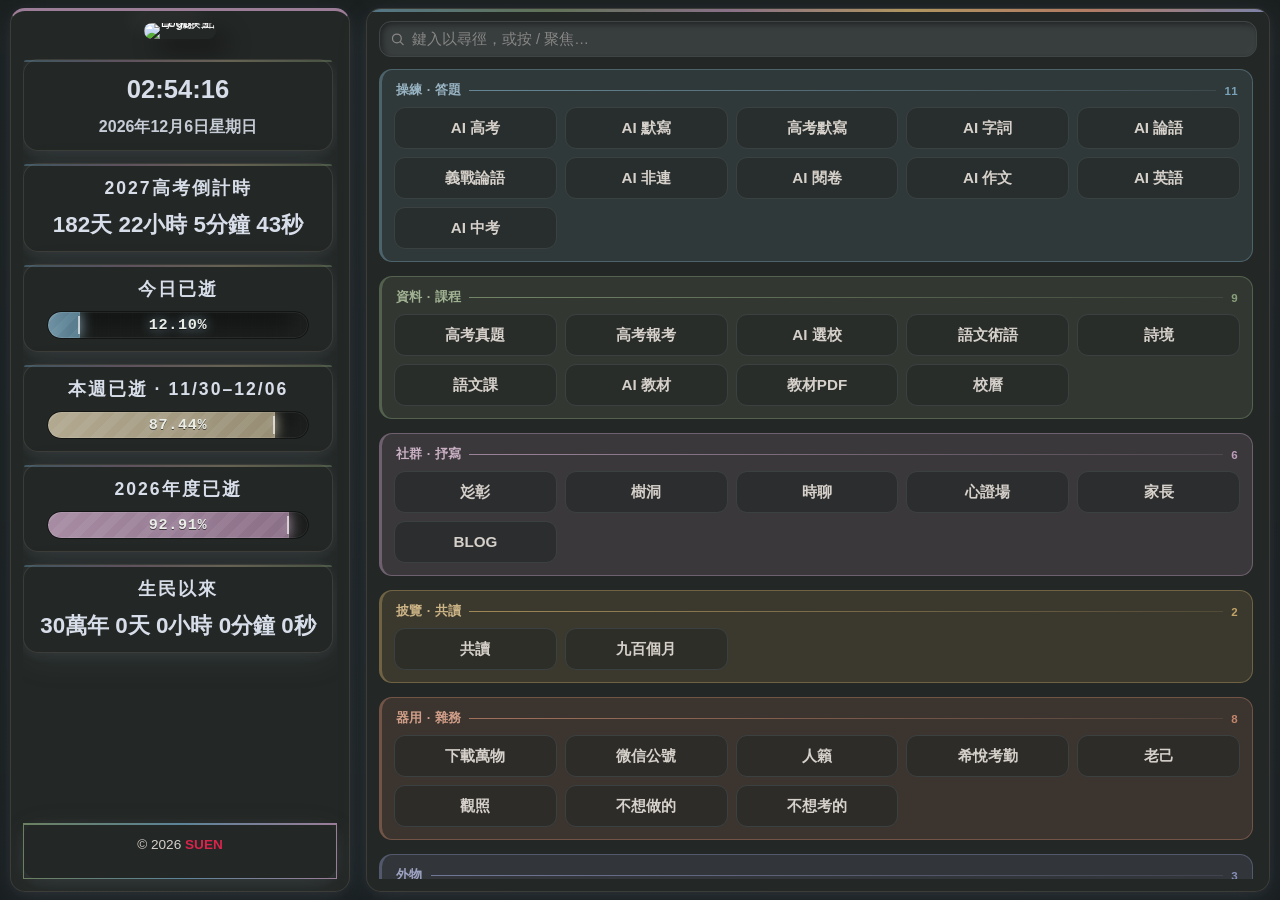
==== commit cd84a890: "deploy: add 觀照 (pulse.bdfz.net) to portal and bump sw cache to v5" ====
--- a/allinone/index.html
+++ b/allinone/index.html
@@ -1714,17 +1714,151 @@
             --monet-leaf: #6b8060;
         }
 
+        /* Background imagery is handled by the crossfading #bg-rotator below */
         body {
-            background: var(--background-gradient);
-            background-size: cover;
-            background-position: center;
-            background-attachment: fixed;
+            background: var(--neo-bg);
         }
 
         #matrix-bg,
         html.dark-mode #matrix-bg,
         body.dark-mode #matrix-bg {
             opacity: 0;
+        }
+
+        /* === Impressionist background rotator (crossfade carousel) === */
+        :root {
+            --bg-overlay-grad: linear-gradient(rgba(251, 250, 245, 0.82), rgba(251, 250, 245, 0.90));
+        }
+
+        html.dark-mode body,
+        body.dark-mode {
+            --bg-overlay-grad: linear-gradient(rgba(24, 29, 31, 0.74), rgba(24, 29, 31, 0.84));
+        }
+
+        #bg-rotator {
+            position: fixed;
+            inset: 0;
+            z-index: -3;
+            overflow: hidden;
+            pointer-events: none;
+        }
+
+        #bg-rotator .bg-layer {
+            position: absolute;
+            inset: 0;
+            background-size: cover;
+            background-position: center;
+            opacity: 0;
+            transform: scale(1.04);
+            transition: opacity 1.8s ease-in-out;
+            will-change: opacity;
+        }
+
+        #bg-rotator .bg-layer.is-active {
+            opacity: 1;
+        }
+
+        #bg-overlay {
+            position: fixed;
+            inset: 0;
+            z-index: -2;
+            pointer-events: none;
+            background: var(--bg-overlay-grad);
+            transition: background 0.3s ease;
+        }
+
+        @media (prefers-reduced-motion: reduce) {
+            #bg-rotator .bg-layer {
+                transition: none;
+            }
+        }
+
+        /* === Right column (launcher): each area its own Impressionist colour === */
+        .launcher {
+            position: relative;
+        }
+
+        /* painterly multi-hue accent bar along the top of the right column */
+        .launcher::before {
+            content: '';
+            position: absolute;
+            top: 0;
+            left: 0;
+            right: 0;
+            height: 3px;
+            background: linear-gradient(90deg,
+                    var(--monet-water),
+                    var(--monet-leaf),
+                    var(--monet-lily),
+                    #c9a96a,
+                    #cc8a6f,
+                    #8c93c0);
+            border-radius: 15px 15px 0 0;
+            opacity: 0.85;
+            z-index: 2;
+            pointer-events: none;
+        }
+
+        .launcher .nav-search:focus {
+            border-color: var(--monet-water);
+            box-shadow: inset 2px 2px 5px rgba(0, 0, 0, 0.06),
+                inset -2px -2px 5px rgba(255, 255, 255, 0.5),
+                0 0 0 2px color-mix(in oklab, var(--monet-water) 45%, transparent);
+        }
+
+        /* Each nav-group is a softly tinted card keyed to one Impressionist hue.
+           Palette drawn from the rotating Monet paintings. */
+        .launcher .nav-group {
+            --g: var(--monet-water);
+            position: relative;
+            padding: 10px 12px 12px;
+            border-radius: 13px;
+            border: 1px solid color-mix(in oklab, var(--g) 32%, transparent);
+            border-left: 3px solid color-mix(in oklab, var(--g) 72%, transparent);
+            background: color-mix(in oklab, var(--g) 9%, transparent);
+        }
+
+        .launcher .nav-group[data-group="drill"]     { --g: #7ea8be; } /* water blue */
+        .launcher .nav-group[data-group="ref"]        { --g: #8da67e; } /* leaf green */
+        .launcher .nav-group[data-group="community"]  { --g: #c5a3c2; } /* lily lavender */
+        .launcher .nav-group[data-group="reading"]    { --g: #c9a96a; } /* haystack gold */
+        .launcher .nav-group[data-group="tools"]      { --g: #cc8a6f; } /* poppy terracotta */
+        .launcher .nav-group[data-group="external"]   { --g: #8c93c0; } /* periwinkle */
+
+        html.dark-mode .launcher .nav-group,
+        body.dark-mode .launcher .nav-group {
+            background: color-mix(in oklab, var(--g) 14%, transparent);
+            border-color: color-mix(in oklab, var(--g) 38%, transparent);
+        }
+
+        .launcher .nav-group-head {
+            color: color-mix(in oklab, var(--g) 72%, var(--dark-text-color));
+        }
+
+        .launcher .nav-group-head .rule {
+            background: linear-gradient(90deg,
+                    color-mix(in oklab, var(--g), transparent 30%),
+                    color-mix(in oklab, var(--g), transparent 85%));
+        }
+
+        .launcher .nav-group-head .count {
+            color: var(--g);
+            opacity: 0.95;
+        }
+
+        /* links inside a group adopt that group's hue on hover/focus */
+        .launcher .nav-group .side-link:hover,
+        .launcher .nav-group .side-link:focus {
+            background: color-mix(in oklab, var(--g) 26%, var(--panel-surface));
+            border-color: color-mix(in oklab, var(--g) 60%, transparent);
+            color: var(--dark-text-color);
+        }
+
+        html.dark-mode .launcher .nav-group .side-link:hover,
+        html.dark-mode .launcher .nav-group .side-link:focus,
+        body.dark-mode .launcher .nav-group .side-link:hover,
+        body.dark-mode .launcher .nav-group .side-link:focus {
+            color: var(--text-color);
         }
 
         /* Monet: soft watercolor borders & dreamy shadows */
@@ -1823,6 +1957,13 @@
 </head>
 
 <body>
+    <!-- Impressionist background rotator (crossfading Monet paintings) -->
+    <div id="bg-rotator" aria-hidden="true">
+        <div class="bg-layer"></div>
+        <div class="bg-layer"></div>
+    </div>
+    <div id="bg-overlay" aria-hidden="true"></div>
+
     <!-- Matrix Background Canvas -->
     <canvas id="matrix-bg" aria-hidden="true"></canvas>
     <a class="skip-link" href="#main">跳到主內容</a>
@@ -2874,6 +3015,7 @@
                         { label: '人籟', href: 'https://voice.bdfz.net/', aria: '人籟 朗讀' },
                         { label: '希悅考勤', href: 'https://seiue.bdfz.net/', aria: '希悅考勤' },
                         { label: '老己', href: 'https://my.bdfz.net/', aria: '老己 用戶中心' },
+                        { label: '觀照', href: 'https://pulse.bdfz.net/', aria: '使用情況觀測站' },
                         { label: '不想做的', href: 'https://path.bdfz.net/', aria: '不想做的' },
                         { label: '不想考的', href: 'https://nope.bdfz.net/', aria: '不想考的' }
                     ]
@@ -2980,6 +3122,54 @@
 
         });
     </script>
+
+    <!-- === Impressionist background rotator === -->
+    <script>
+        (function bgRotator() {
+            const IMAGES = ['bg/p1.jpg', 'bg/p2.jpg', 'bg/p3.jpg', 'bg/p4.jpg', 'bg/p5.jpg'];
+            const INTERVAL = 11000; // ms between crossfades
+            const rot = document.getElementById('bg-rotator');
+            if (!rot) return;
+            const layers = rot.querySelectorAll('.bg-layer');
+            if (layers.length < 2) return;
+
+            // Fisher–Yates shuffle so the order differs between visits
+            const order = IMAGES.slice();
+            for (let i = order.length - 1; i > 0; i--) {
+                const j = Math.floor(Math.random() * (i + 1));
+                [order[i], order[j]] = [order[j], order[i]];
+            }
+
+            let pos = 0;        // index into `order`
+            let active = 0;     // which layer is currently shown
+
+            layers[0].style.backgroundImage = `url('${order[0]}')`;
+            layers[0].classList.add('is-active');
+
+            const reduce = window.matchMedia &&
+                window.matchMedia('(prefers-reduced-motion: reduce)').matches;
+            if (reduce || order.length < 2) return; // keep a single static painting
+
+            function advance() {
+                if (document.hidden) return; // don't churn while tab is in background
+                const nextIdx = (pos + 1) % order.length;
+                const src = order[nextIdx];
+                const incoming = layers[1 - active];
+                const pre = new Image();
+                pre.onload = () => {
+                    incoming.style.backgroundImage = `url('${src}')`;
+                    incoming.classList.add('is-active');
+                    layers[active].classList.remove('is-active');
+                    active = 1 - active;
+                    pos = nextIdx;
+                };
+                pre.onerror = () => { pos = nextIdx; }; // skip a broken image gracefully
+                pre.src = src;
+            }
+
+            setInterval(advance, INTERVAL);
+        })();
+    </script>
 </body>
 
 </html>
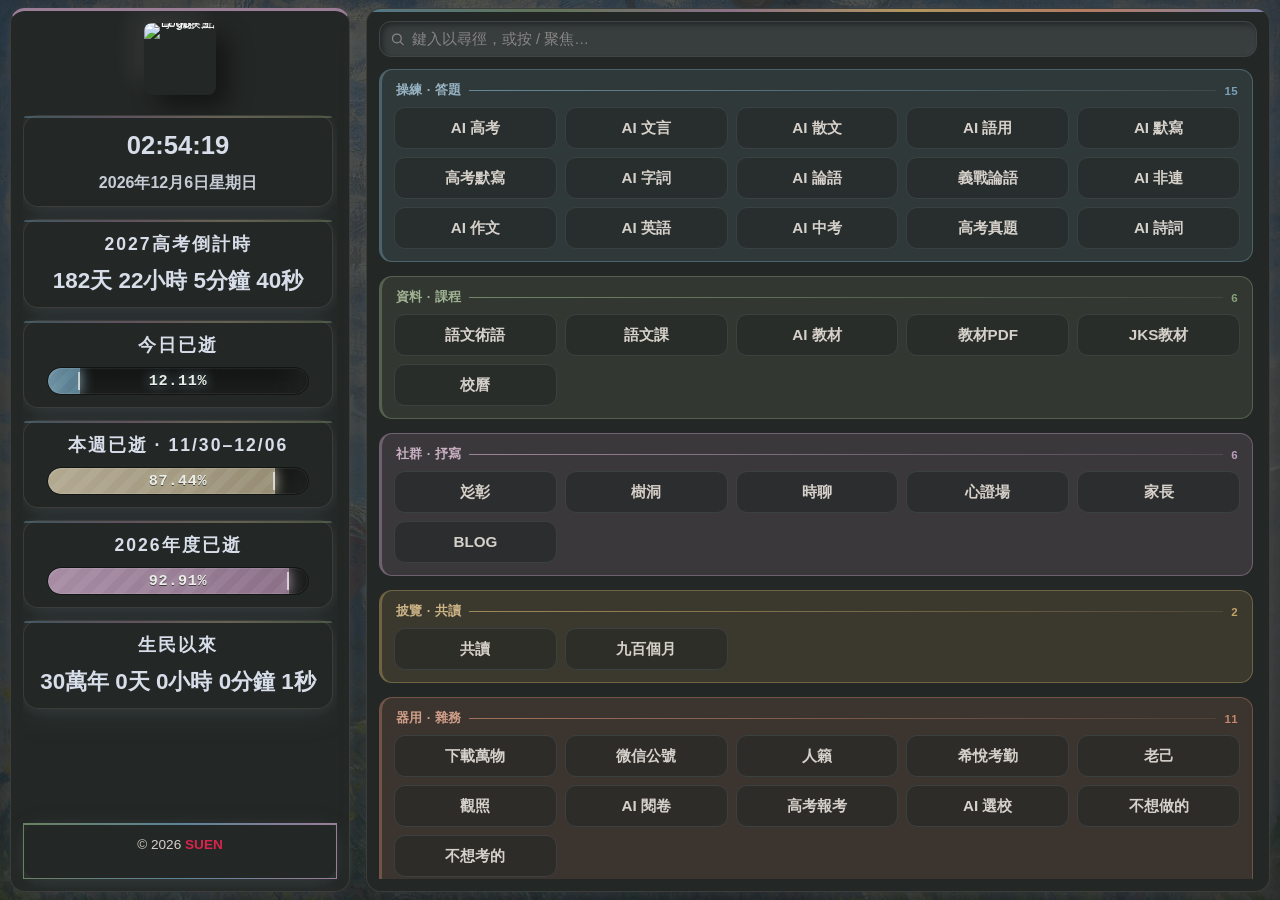
==== commit 1fbea40c: "Sync allinone portal source" ====
--- a/allinone/index.html
+++ b/allinone/index.html
@@ -1974,7 +1974,7 @@
         <aside class="column countdown-container neo-scope" aria-label="時間與倒計時">
             <button id="theme-toggle-logo-button" class="theme-toggle-logo-button neo neo-round" aria-label="點擊切換色系"
                 type="button">
-                <img src="/avatar.jpeg" alt="Logo - 點擊切換主題" class="logo-img" loading="lazy">
+                <img src="/avatar.jpeg?v=20260626" alt="Logo - 點擊切換主題" class="logo-img" width="72" height="72" decoding="async" fetchpriority="high">
             </button>
 
             <!-- ✅ 滚动内容区（倒计时/进度条都在这里滚动） -->
@@ -2963,29 +2963,30 @@
                     id: 'drill', side: 'left', label: '操練 · 答題',
                     links: [
                         { label: 'AI 高考', href: 'https://gk.bdfz.net', aria: 'AI 高考' },
+                        { label: 'AI 文言', href: 'https://gwyw.bdfz.net/', aria: 'AI 文言' },
+                        { label: 'AI 散文', href: 'https://gksw.bdfz.net/', aria: 'AI 散文' },
+                        { label: 'AI 語用', href: 'https://yyjc.bdfz.net/', aria: 'AI 語用' },
                         { label: 'AI 默寫', href: 'https://mx.bdfz.net', aria: 'AI 默寫' },
                         { label: '高考默寫', href: 'https://mf.bdfz.net', aria: '高考詩文默寫' },
                         { label: 'AI 字詞', href: 'https://wygame.bdfz.net/', aria: 'AI 字詞' },
                         { label: 'AI 論語', href: 'https://kz.bdfz.net', aria: 'AI 論語' },
                         { label: '義戰論語', href: 'https://ly.bdfz.net/', aria: '義戰論語' },
                         { label: 'AI 非連', href: 'https://flx.bdfz.net/', aria: 'AI 非連續性文本' },
-                        { label: 'AI 閱卷', href: 'https://mark.bdfz.net/', aria: 'AI 閱卷' },
                         { label: 'AI 作文', href: 'https://zw.bdfz.net/', aria: 'AI 作文' },
                         { label: 'AI 英語', href: 'https://yd.bdfz.net/', aria: 'AI Gaokao English 高考英語閱讀' },
-                        { label: 'AI 中考', href: 'https://zk.bdfz.net/', aria: 'AI 中考' }
+                        { label: 'AI 中考', href: 'https://zk.bdfz.net/', aria: 'AI 中考' },
+                        { label: '高考真題', href: 'https://gks.bdfz.net/', aria: '高考真題' },
+                        { label: 'AI 詩詞', href: 'https://shi.bdfz.net/', aria: '古詩詞鑑賞' }
                     ]
                 },
                 {
                     id: 'ref', side: 'left', label: '資料 · 課程',
                     links: [
-                        { label: '高考真題', href: 'https://gks.bdfz.net/', aria: '高考真題' },
-                        { label: '高考報考', href: 'https://gk.rdfzer.com/', aria: '高考報考' },
-                        { label: 'AI 選校', href: 'https://750.bdfz.net/', aria: 'AI 選校' },
-                        { label: '語文術語', href: 'https://sy.bdfz.net/', aria: '語文術語圖譜' },
-                        { label: '詩境', href: 'https://shi.bdfz.net/', aria: '古詩詞鑑賞' },
+                        { label: '語文術語', href: 'https://sy.bdfz.net/', aria: '語文術語圖谱' },
                         { label: '語文課', href: 'https://yw.bdfz.net/', aria: '語文課文' },
                         { label: 'AI 教材', href: 'https://sun.bdfz.net/', aria: 'AI 高中教材' },
                         { label: '教材PDF', href: 'https://jc.bdfz.net/', aria: '教材 PDF' },
+                        { label: 'JKS教材', href: 'https://jks.bdfz.net/', aria: 'JKS 教材下載' },
                         { label: '校曆', href: 'https://cal.bdfz.net/', aria: '校曆' }
                     ]
                 },
@@ -3016,6 +3017,9 @@
                         { label: '希悅考勤', href: 'https://seiue.bdfz.net/', aria: '希悅考勤' },
                         { label: '老己', href: 'https://my.bdfz.net/', aria: '老己 用戶中心' },
                         { label: '觀照', href: 'https://pulse.bdfz.net/', aria: '使用情況觀測站' },
+                        { label: 'AI 閱卷', href: 'https://mark.bdfz.net/', aria: 'AI 閱卷' },
+                        { label: '高考報考', href: 'https://gk.rdfzer.com/', aria: '高考報考' },
+                        { label: 'AI 選校', href: 'https://750.bdfz.net/', aria: 'AI 選校' },
                         { label: '不想做的', href: 'https://path.bdfz.net/', aria: '不想做的' },
                         { label: '不想考的', href: 'https://nope.bdfz.net/', aria: '不想考的' }
                     ]
